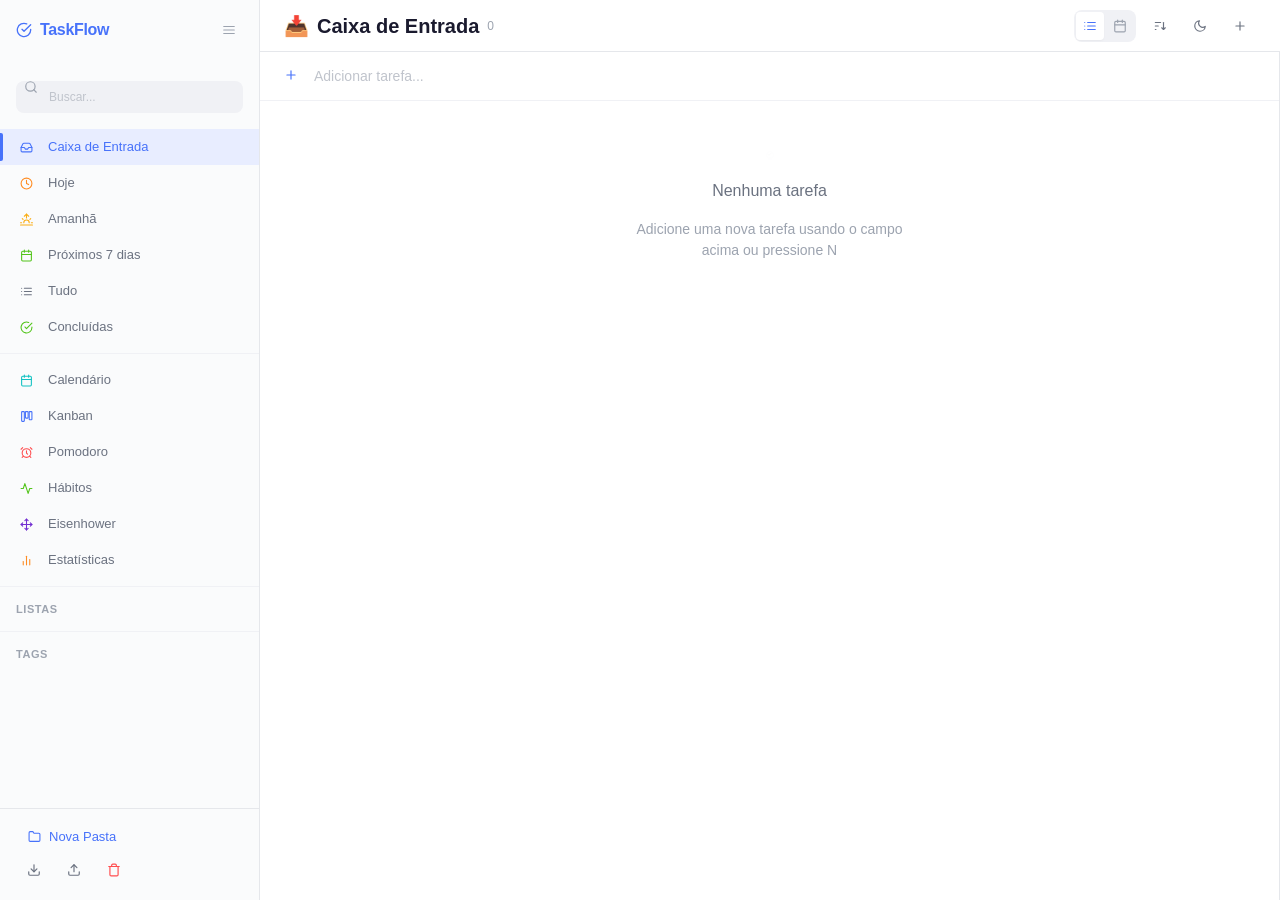
==== index.html @ 42e7741f "Initial commit: TaskFlow application with security fixes and documentation" ====
<!DOCTYPE html>
<html lang="pt-BR">
<head>
  <meta charset="UTF-8" />
  <meta name="viewport" content="width=device-width, initial-scale=1.0" />
  <meta name="description" content="TaskFlow — Gerenciador de tarefas completo, inspirado no TickTick. Organize tarefas, hábitos e foco sem precisar de internet." />
  <meta http-equiv="Content-Security-Policy" content="default-src 'none'; script-src 'self' 'unsafe-inline'; style-src 'self' 'unsafe-inline'; img-src 'self' data:; connect-src 'none'; font-src 'none'; object-src 'none'; base-uri 'self'; form-action 'none';" />
  <title>TaskFlow — Gerenciador de Tarefas</title>

  <!-- Styles -->
  <link rel="stylesheet" href="css/variables.css" />
  <link rel="stylesheet" href="css/base.css" />
  <link rel="stylesheet" href="css/layout.css" />
  <link rel="stylesheet" href="css/components.css" />
  <link rel="stylesheet" href="css/task.css" />
  <link rel="stylesheet" href="css/calendar.css" />
  <link rel="stylesheet" href="css/kanban.css" />
  <link rel="stylesheet" href="css/pomodoro.css" />
  <link rel="stylesheet" href="css/habits.css" />
  <link rel="stylesheet" href="css/stats.css" />
  <link rel="stylesheet" href="css/eisenhower.css" />

  <!-- Favicon (inline SVG) -->
  <link rel="icon" href="data:image/svg+xml,<svg xmlns='http://www.w3.org/2000/svg' viewBox='0 0 100 100'><text y='0.9em' font-size='90'>✅</text></svg>" />

  <style>
    /* Loading screen */
    .app-loading {
      position: fixed;
      inset: 0;
      display: flex;
      align-items: center;
      justify-content: center;
      flex-direction: column;
      gap: 16px;
      background: var(--bg-primary);
      z-index: 9999;
      transition: opacity 0.3s ease;
    }

    .app-loading.hidden {
      opacity: 0;
      pointer-events: none;
    }

    .loading-spinner {
      width: 40px;
      height: 40px;
      border: 3px solid var(--border-color);
      border-top-color: var(--primary);
      border-radius: 50%;
      animation: spin 0.8s linear infinite;
    }

    .loading-text {
      font-family: 'Inter', sans-serif;
      font-size: 14px;
      color: var(--text-tertiary);
    }

    /* Icon utility */
    .icon {
      display: inline-flex;
      align-items: center;
      justify-content: center;
      flex-shrink: 0;
    }
    .icon svg {
      width: 1em;
      height: 1em;
    }
  </style>
</head>
<body>
  <!-- Loading screen -->
  <div class="app-loading" id="app-loading">
    <div class="loading-spinner"></div>
    <div class="loading-text">Carregando TaskFlow...</div>
  </div>

  <!-- Main App Shell -->
  <div class="app">
    <!-- Sidebar -->
    <aside class="sidebar" id="sidebar">
      <!-- Rendered by sidebar.js -->
    </aside>

    <!-- Main Content -->
    <main class="main">
      <!-- Header -->
      <header class="main-header" id="main-header">
        <!-- Rendered by header.js -->
      </header>

      <!-- Content + Detail wrapper -->
      <div class="content-wrapper">
        <!-- Task list / Calendar / Kanban / etc -->
        <div class="main-content" id="task-list-content">
          <!-- Rendered by view components -->
        </div>

        <!-- Task Detail Panel -->
        <aside class="detail-panel" id="detail-panel">
          <!-- Rendered by taskDetail.js -->
        </aside>
      </div>
    </main>
  </div>

  <!-- Modal Overlay -->
  <div class="modal-overlay" id="modal-overlay">
    <!-- Rendered by modal.js -->
  </div>

  <!-- Toast container -->
  <div class="toast-container" id="toast-container"></div>

  <!-- App Script -->
  <script type="module">
    import './js/app.js';

    // Hide loading screen once app is ready
    window.addEventListener('load', () => {
      setTimeout(() => {
        const loader = document.getElementById('app-loading');
        if (loader) {
          loader.classList.add('hidden');
          setTimeout(() => loader.remove(), 300);
        }
      }, 500);
    });
  </script>
</body>
</html>
---- css/variables.css ----
/* ============================================
   DESIGN TOKENS — TickTick-inspired Theme
   ============================================ */

:root {
  /* ── Primary Colors ── */
  --primary: #4772fa;
  --primary-hover: #3b5ee6;
  --primary-light: #e8edff;
  --primary-dark: #2a4ad4;
  --primary-alpha: rgba(71, 114, 250, 0.12);

  /* ── Accent Colors ── */
  --accent-red: #ff4d4f;
  --accent-orange: #ff8c22;
  --accent-yellow: #faad14;
  --accent-green: #52c41a;
  --accent-cyan: #13c2c2;
  --accent-blue: #1890ff;
  --accent-purple: #722ed1;

  /* ── Priority Colors ── */
  --priority-high: #ff4d4f;
  --priority-medium: #ff8c22;
  --priority-low: #4772fa;
  --priority-none: #bfbfbf;

  /* ── Background ── */
  --bg-primary: #ffffff;
  --bg-secondary: #f7f8fa;
  --bg-tertiary: #f0f1f5;
  --bg-sidebar: #fafbfc;
  --bg-hover: #f0f1f5;
  --bg-active: #e8edff;
  --bg-modal-overlay: rgba(0, 0, 0, 0.45);
  --bg-input: #ffffff;

  /* ── Text ── */
  --text-primary: #1a1a2e;
  --text-secondary: #6b7280;
  --text-tertiary: #9ca3af;
  --text-placeholder: #c0c4cc;
  --text-inverse: #ffffff;
  --text-link: #4772fa;

  /* ── Borders ── */
  --border-color: #e5e7eb;
  --border-light: #f0f1f5;
  --border-focus: #4772fa;

  /* ── Shadows ── */
  --shadow-xs: 0 1px 2px rgba(0, 0, 0, 0.04);
  --shadow-sm: 0 2px 8px rgba(0, 0, 0, 0.06);
  --shadow-md: 0 4px 16px rgba(0, 0, 0, 0.08);
  --shadow-lg: 0 8px 32px rgba(0, 0, 0, 0.12);
  --shadow-xl: 0 16px 48px rgba(0, 0, 0, 0.16);

  /* ── Typography ── */
  --font-family: 'Inter', -apple-system, BlinkMacSystemFont, 'Segoe UI', Roboto, sans-serif;
  --font-mono: 'JetBrains Mono', 'Fira Code', monospace;

  --fs-xs: 0.6875rem;    /* 11px */
  --fs-sm: 0.75rem;      /* 12px */
  --fs-base: 0.8125rem;  /* 13px */
  --fs-md: 0.875rem;     /* 14px */
  --fs-lg: 1rem;         /* 16px */
  --fs-xl: 1.25rem;      /* 20px */
  --fs-2xl: 1.5rem;      /* 24px */
  --fs-3xl: 2rem;        /* 32px */

  --fw-regular: 400;
  --fw-medium: 500;
  --fw-semibold: 600;
  --fw-bold: 700;

  --lh-tight: 1.25;
  --lh-normal: 1.5;
  --lh-relaxed: 1.75;

  /* ── Spacing ── */
  --space-1: 0.25rem;    /* 4px */
  --space-2: 0.5rem;     /* 8px */
  --space-3: 0.75rem;    /* 12px */
  --space-4: 1rem;       /* 16px */
  --space-5: 1.25rem;    /* 20px */
  --space-6: 1.5rem;     /* 24px */
  --space-8: 2rem;       /* 32px */
  --space-10: 2.5rem;    /* 40px */
  --space-12: 3rem;      /* 48px */

  /* ── Radius ── */
  --radius-sm: 4px;
  --radius-md: 8px;
  --radius-lg: 12px;
  --radius-xl: 16px;
  --radius-full: 9999px;

  /* ── Layout ── */
  --sidebar-width: 260px;
  --sidebar-collapsed: 0px;
  --detail-width: 380px;
  --header-height: 52px;

  /* ── Transitions ── */
  --transition-fast: 0.15s ease;
  --transition-base: 0.2s ease;
  --transition-slow: 0.3s ease;
  --transition-spring: 0.4s cubic-bezier(0.34, 1.56, 0.64, 1);

  /* ── Z-Index ── */
  --z-dropdown: 100;
  --z-sticky: 200;
  --z-modal: 300;
  --z-tooltip: 400;
  --z-notification: 500;
}

/* ============================================
   DARK THEME
   ============================================ */
[data-theme="dark"] {
  --primary: #5b8aff;
  --primary-hover: #7ba1ff;
  --primary-light: #1e2a4a;
  --primary-dark: #3d6bff;
  --primary-alpha: rgba(91, 138, 255, 0.15);

  --bg-primary: #1a1b2e;
  --bg-secondary: #16172b;
  --bg-tertiary: #222339;
  --bg-sidebar: #13142a;
  --bg-hover: #262842;
  --bg-active: #1e2a4a;
  --bg-modal-overlay: rgba(0, 0, 0, 0.65);
  --bg-input: #222339;

  --text-primary: #e8eaed;
  --text-secondary: #9ea4b0;
  --text-tertiary: #6b7280;
  --text-placeholder: #4b5563;
  --text-inverse: #1a1a2e;
  --text-link: #5b8aff;

  --border-color: #2d2f45;
  --border-light: #252740;
  --border-focus: #5b8aff;

  --shadow-xs: 0 1px 2px rgba(0, 0, 0, 0.2);
  --shadow-sm: 0 2px 8px rgba(0, 0, 0, 0.3);
  --shadow-md: 0 4px 16px rgba(0, 0, 0, 0.35);
  --shadow-lg: 0 8px 32px rgba(0, 0, 0, 0.4);
  --shadow-xl: 0 16px 48px rgba(0, 0, 0, 0.5);
}
---- css/base.css ----
/* ============================================
   CSS RESET & BASE STYLES
   ============================================ */

@import url('https://fonts.googleapis.com/css2?family=Inter:wght@300;400;500;600;700&display=swap');

*, *::before, *::after {
  margin: 0;
  padding: 0;
  box-sizing: border-box;
}

html {
  font-size: 16px;
  -webkit-text-size-adjust: 100%;
  scroll-behavior: smooth;
}

body {
  font-family: var(--font-family);
  font-size: var(--fs-md);
  font-weight: var(--fw-regular);
  line-height: var(--lh-normal);
  color: var(--text-primary);
  background-color: var(--bg-primary);
  -webkit-font-smoothing: antialiased;
  -moz-osx-font-smoothing: grayscale;
  overflow: hidden;
  height: 100vh;
  width: 100vw;
}

a {
  color: var(--text-link);
  text-decoration: none;
  transition: color var(--transition-fast);
}

a:hover { color: var(--primary-hover); }

button {
  font-family: inherit;
  font-size: inherit;
  cursor: pointer;
  border: none;
  background: none;
  color: inherit;
  outline: none;
}

input, textarea, select {
  font-family: inherit;
  font-size: inherit;
  color: var(--text-primary);
  background: var(--bg-input);
  border: 1px solid var(--border-color);
  border-radius: var(--radius-md);
  padding: var(--space-2) var(--space-3);
  outline: none;
  transition: border-color var(--transition-fast), box-shadow var(--transition-fast);
}

input:focus, textarea:focus, select:focus {
  border-color: var(--border-focus);
  box-shadow: 0 0 0 3px var(--primary-alpha);
}

input::placeholder, textarea::placeholder {
  color: var(--text-placeholder);
}

ul, ol { list-style: none; }

img {
  max-width: 100%;
  height: auto;
  display: block;
}

/* ── Scrollbar ── */
::-webkit-scrollbar {
  width: 6px;
  height: 6px;
}

::-webkit-scrollbar-track {
  background: transparent;
}

::-webkit-scrollbar-thumb {
  background: var(--border-color);
  border-radius: var(--radius-full);
  transition: background var(--transition-fast);
}

::-webkit-scrollbar-thumb:hover {
  background: var(--text-tertiary);
}

/* Firefox scrollbar */
* {
  scrollbar-width: thin;
  scrollbar-color: var(--border-color) transparent;
}

/* ── Selection ── */
::selection {
  background: var(--primary-alpha);
  color: var(--primary);
}

/* ── Hidden utility ── */
.hidden { display: none !important; }
.sr-only {
  position: absolute;
  width: 1px;
  height: 1px;
  padding: 0;
  margin: -1px;
  overflow: hidden;
  clip: rect(0, 0, 0, 0);
  border: 0;
}

/* ── Fade animations ── */
@keyframes fadeIn {
  from { opacity: 0; transform: translateY(-8px); }
  to { opacity: 1; transform: translateY(0); }
}

@keyframes fadeInUp {
  from { opacity: 0; transform: translateY(16px); }
  to { opacity: 1; transform: translateY(0); }
}

@keyframes fadeInScale {
  from { opacity: 0; transform: scale(0.95); }
  to { opacity: 1; transform: scale(1); }
}

@keyframes slideInRight {
  from { opacity: 0; transform: translateX(24px); }
  to { opacity: 1; transform: translateX(0); }
}

@keyframes slideInLeft {
  from { opacity: 0; transform: translateX(-24px); }
  to { opacity: 1; transform: translateX(0); }
}

@keyframes pulse {
  0%, 100% { opacity: 1; }
  50% { opacity: 0.5; }
}

@keyframes spin {
  to { transform: rotate(360deg); }
}

@keyframes checkmark {
  0% { transform: scale(0); }
  50% { transform: scale(1.2); }
  100% { transform: scale(1); }
}

@keyframes ripple {
  to {
    transform: scale(4);
    opacity: 0;
  }
}
---- css/layout.css ----
/* ============================================
   APP LAYOUT — Sidebar + Main + Detail Panel
   ============================================ */

.app {
  display: flex;
  height: 100vh;
  width: 100vw;
  overflow: hidden;
}

/* ── Sidebar ── */
.sidebar {
  width: var(--sidebar-width);
  min-width: var(--sidebar-width);
  height: 100vh;
  background: var(--bg-sidebar);
  border-right: 1px solid var(--border-color);
  display: flex;
  flex-direction: column;
  transition: width var(--transition-slow), min-width var(--transition-slow), transform var(--transition-slow);
  z-index: 10;
  overflow: hidden;
}

.sidebar.collapsed {
  width: 0;
  min-width: 0;
  border-right: none;
}

.sidebar-header {
  padding: var(--space-4) var(--space-4) var(--space-2);
  display: flex;
  align-items: center;
  justify-content: space-between;
  flex-shrink: 0;
}

.sidebar-logo {
  display: flex;
  align-items: center;
  gap: var(--space-2);
  font-size: var(--fs-lg);
  font-weight: var(--fw-bold);
  color: var(--primary);
  letter-spacing: -0.02em;
}

.sidebar-logo svg {
  width: 28px;
  height: 28px;
}

.sidebar-toggle {
  width: 28px;
  height: 28px;
  display: flex;
  align-items: center;
  justify-content: center;
  border-radius: var(--radius-sm);
  color: var(--text-tertiary);
  transition: all var(--transition-fast);
}

.sidebar-toggle:hover {
  background: var(--bg-hover);
  color: var(--text-primary);
}

.sidebar-search {
  padding: var(--space-2) var(--space-4);
  flex-shrink: 0;
}

.sidebar-search-input {
  width: 100%;
  height: 32px;
  padding: 0 var(--space-3) 0 var(--space-8);
  border-radius: var(--radius-md);
  background: var(--bg-tertiary);
  border: 1px solid transparent;
  font-size: var(--fs-sm);
  transition: all var(--transition-fast);
}

.sidebar-search-input:focus {
  background: var(--bg-input);
  border-color: var(--border-focus);
}

.sidebar-search-wrapper {
  position: relative;
}

.sidebar-search-wrapper svg {
  position: absolute;
  left: var(--space-2);
  top: 50%;
  transform: translateY(-50%);
  width: 16px;
  height: 16px;
  color: var(--text-tertiary);
  pointer-events: none;
}

.sidebar-content {
  flex: 1;
  overflow-y: auto;
  padding: var(--space-2) 0;
}

.sidebar-section {
  margin-bottom: var(--space-2);
}

.sidebar-section-header {
  display: flex;
  align-items: center;
  justify-content: space-between;
  padding: var(--space-1) var(--space-4);
  margin-bottom: var(--space-1);
}

.sidebar-section-title {
  font-size: var(--fs-xs);
  font-weight: var(--fw-semibold);
  color: var(--text-tertiary);
  text-transform: uppercase;
  letter-spacing: 0.05em;
}

.sidebar-section-btn {
  width: 20px;
  height: 20px;
  display: flex;
  align-items: center;
  justify-content: center;
  border-radius: var(--radius-sm);
  color: var(--text-tertiary);
  opacity: 0;
  transition: all var(--transition-fast);
}

.sidebar-section:hover .sidebar-section-btn {
  opacity: 1;
}

.sidebar-section-btn:hover {
  background: var(--bg-hover);
  color: var(--text-primary);
}

/* ── Sidebar Nav Items ── */
.nav-item {
  display: flex;
  align-items: center;
  gap: var(--space-3);
  padding: var(--space-2) var(--space-4);
  cursor: pointer;
  transition: all var(--transition-fast);
  border-radius: 0;
  position: relative;
  user-select: none;
  font-size: var(--fs-base);
  color: var(--text-secondary);
}

.nav-item:hover {
  background: var(--bg-hover);
  color: var(--text-primary);
}

.nav-item.active {
  background: var(--bg-active);
  color: var(--primary);
  font-weight: var(--fw-medium);
}

.nav-item.active::before {
  content: '';
  position: absolute;
  left: 0;
  top: 4px;
  bottom: 4px;
  width: 3px;
  background: var(--primary);
  border-radius: 0 2px 2px 0;
}

.nav-item-icon {
  width: 20px;
  height: 20px;
  display: flex;
  align-items: center;
  justify-content: center;
  flex-shrink: 0;
}

.nav-item-icon svg {
  width: 18px;
  height: 18px;
}

.nav-item-label {
  flex: 1;
  white-space: nowrap;
  overflow: hidden;
  text-overflow: ellipsis;
}

.nav-item-count {
  font-size: var(--fs-xs);
  color: var(--text-tertiary);
  min-width: 18px;
  text-align: right;
  flex-shrink: 0;
}

.nav-item-color {
  width: 10px;
  height: 10px;
  border-radius: var(--radius-full);
  flex-shrink: 0;
}

/* ── Folder ── */
.folder-header {
  display: flex;
  align-items: center;
  gap: var(--space-2);
  padding: var(--space-2) var(--space-4);
  cursor: pointer;
  transition: all var(--transition-fast);
  color: var(--text-secondary);
  font-size: var(--fs-base);
  user-select: none;
}

.folder-header:hover {
  background: var(--bg-hover);
  color: var(--text-primary);
}

.folder-chevron {
  width: 16px;
  height: 16px;
  transition: transform var(--transition-fast);
  color: var(--text-tertiary);
}

.folder-chevron.expanded {
  transform: rotate(90deg);
}

.folder-lists {
  overflow: hidden;
  transition: max-height var(--transition-slow);
}

.folder-lists .nav-item {
  padding-left: calc(var(--space-4) + var(--space-6));
}

/* ── Sidebar Footer ── */
.sidebar-footer {
  padding: var(--space-3) var(--space-4);
  border-top: 1px solid var(--border-color);
  flex-shrink: 0;
}

.sidebar-add-btn {
  display: flex;
  align-items: center;
  gap: var(--space-2);
  width: 100%;
  padding: var(--space-2) var(--space-3);
  border-radius: var(--radius-md);
  color: var(--primary);
  font-size: var(--fs-base);
  font-weight: var(--fw-medium);
  transition: all var(--transition-fast);
}

.sidebar-add-btn:hover {
  background: var(--primary-alpha);
}

.sidebar-add-btn svg {
  width: 18px;
  height: 18px;
}

/* ── Main Content Area ── */
.main {
  flex: 1;
  display: flex;
  flex-direction: column;
  overflow: hidden;
  min-width: 0;
}

.main-header {
  height: var(--header-height);
  min-height: var(--header-height);
  display: flex;
  align-items: center;
  justify-content: space-between;
  padding: 0 var(--space-6);
  border-bottom: 1px solid var(--border-color);
  background: var(--bg-primary);
  flex-shrink: 0;
  gap: var(--space-4);
}

.main-header-left {
  display: flex;
  align-items: center;
  gap: var(--space-3);
}

.main-header-title {
  font-size: var(--fs-xl);
  font-weight: var(--fw-semibold);
  color: var(--text-primary);
  display: flex;
  align-items: center;
  gap: var(--space-2);
}

.main-header-title .emoji {
  font-size: var(--fs-xl);
}

.main-header-count {
  font-size: var(--fs-sm);
  color: var(--text-tertiary);
  font-weight: var(--fw-regular);
}

.main-header-right {
  display: flex;
  align-items: center;
  gap: var(--space-2);
}

.header-btn {
  width: 32px;
  height: 32px;
  display: flex;
  align-items: center;
  justify-content: center;
  border-radius: var(--radius-md);
  color: var(--text-secondary);
  transition: all var(--transition-fast);
  position: relative;
}

.header-btn:hover {
  background: var(--bg-hover);
  color: var(--text-primary);
}

.header-btn.active {
  background: var(--primary-alpha);
  color: var(--primary);
}

.header-btn svg {
  width: 18px;
  height: 18px;
}

/* ── View toggle ── */
.view-toggle {
  display: flex;
  align-items: center;
  background: var(--bg-tertiary);
  border-radius: var(--radius-md);
  padding: 2px;
  gap: 2px;
}

.view-toggle-btn {
  width: 28px;
  height: 28px;
  display: flex;
  align-items: center;
  justify-content: center;
  border-radius: var(--radius-sm);
  color: var(--text-tertiary);
  transition: all var(--transition-fast);
}

.view-toggle-btn:hover {
  color: var(--text-primary);
}

.view-toggle-btn.active {
  background: var(--bg-primary);
  color: var(--primary);
  box-shadow: var(--shadow-xs);
}

.view-toggle-btn svg {
  width: 16px;
  height: 16px;
}

/* ── Main Content ── */
.main-content {
  flex: 1;
  overflow-y: auto;
  overflow-x: hidden;
  position: relative;
}

/* ── Content + Detail wrapper ── */
.content-wrapper {
  display: flex;
  flex: 1;
  overflow: hidden;
}

/* ── Detail Panel ── */
.detail-panel {
  width: 0;
  min-width: 0;
  height: 100%;
  background: var(--bg-primary);
  border-left: 1px solid var(--border-color);
  display: flex;
  flex-direction: column;
  overflow: hidden;
  transition: width var(--transition-slow), min-width var(--transition-slow);
}

.detail-panel.open {
  width: var(--detail-width);
  min-width: var(--detail-width);
}

.detail-panel-header {
  display: flex;
  align-items: center;
  justify-content: space-between;
  padding: var(--space-3) var(--space-4);
  border-bottom: 1px solid var(--border-color);
  flex-shrink: 0;
}

.detail-panel-content {
  flex: 1;
  overflow-y: auto;
  padding: var(--space-4);
}

.detail-panel-footer {
  padding: var(--space-3) var(--space-4);
  border-top: 1px solid var(--border-color);
  flex-shrink: 0;
  display: flex;
  align-items: center;
  justify-content: space-between;
  font-size: var(--fs-xs);
  color: var(--text-tertiary);
}

/* ── Responsive ── */
@media (max-width: 1024px) {
  .sidebar {
    position: fixed;
    left: 0;
    top: 0;
    z-index: 50;
    box-shadow: var(--shadow-lg);
  }

  .sidebar.collapsed {
    transform: translateX(-100%);
  }

  .detail-panel.open {
    position: fixed;
    right: 0;
    top: 0;
    height: 100vh;
    z-index: 40;
    box-shadow: var(--shadow-lg);
  }
}

@media (max-width: 768px) {
  :root {
    --sidebar-width: 100vw;
    --detail-width: 100vw;
  }
}
---- css/components.css ----
/* ============================================
   SHARED COMPONENTS
   ============================================ */

/* ── Buttons ── */
.btn {
  display: inline-flex;
  align-items: center;
  justify-content: center;
  gap: var(--space-2);
  padding: var(--space-2) var(--space-4);
  border-radius: var(--radius-md);
  font-size: var(--fs-base);
  font-weight: var(--fw-medium);
  cursor: pointer;
  transition: all var(--transition-fast);
  white-space: nowrap;
  user-select: none;
  border: none;
  outline: none;
  position: relative;
  overflow: hidden;
}

.btn-primary {
  background: var(--primary);
  color: var(--text-inverse);
}

.btn-primary:hover { background: var(--primary-hover); }

.btn-secondary {
  background: var(--bg-tertiary);
  color: var(--text-primary);
}

.btn-secondary:hover { background: var(--bg-hover); }

.btn-ghost {
  background: transparent;
  color: var(--text-secondary);
}

.btn-ghost:hover {
  background: var(--bg-hover);
  color: var(--text-primary);
}

.btn-danger {
  background: transparent;
  color: var(--accent-red);
}

.btn-danger:hover {
  background: rgba(255, 77, 79, 0.08);
}

.btn-sm {
  padding: var(--space-1) var(--space-3);
  font-size: var(--fs-sm);
}

.btn-icon {
  width: 32px;
  height: 32px;
  padding: 0;
  border-radius: var(--radius-md);
}

.btn-icon svg { width: 18px; height: 18px; }

.btn-icon.sm {
  width: 24px;
  height: 24px;
}

.btn-icon.sm svg { width: 14px; height: 14px; }

/* ── Checkbox (Custom) ── */
.checkbox {
  width: 18px;
  height: 18px;
  border: 2px solid var(--border-color);
  border-radius: var(--radius-full);
  cursor: pointer;
  display: flex;
  align-items: center;
  justify-content: center;
  transition: all var(--transition-fast);
  flex-shrink: 0;
  position: relative;
}

.checkbox:hover {
  border-color: var(--primary);
}

.checkbox.checked {
  background: var(--primary);
  border-color: var(--primary);
  animation: checkmark 0.3s ease;
}

.checkbox.checked svg {
  color: white;
  width: 12px;
  height: 12px;
}

.checkbox.priority-high { border-color: var(--priority-high); }
.checkbox.priority-high.checked { background: var(--priority-high); border-color: var(--priority-high); }
.checkbox.priority-medium { border-color: var(--priority-medium); }
.checkbox.priority-medium.checked { background: var(--priority-medium); border-color: var(--priority-medium); }
.checkbox.priority-low { border-color: var(--priority-low); }
.checkbox.priority-low.checked { background: var(--priority-low); border-color: var(--priority-low); }

/* ── Input field ── */
.input {
  height: 36px;
  width: 100%;
  padding: 0 var(--space-3);
  border: 1px solid var(--border-color);
  border-radius: var(--radius-md);
  font-size: var(--fs-md);
  background: var(--bg-input);
  transition: all var(--transition-fast);
}

.input:focus {
  border-color: var(--border-focus);
  box-shadow: 0 0 0 3px var(--primary-alpha);
}

.input-sm {
  height: 30px;
  font-size: var(--fs-sm);
}

/* ── Textarea ── */
.textarea {
  width: 100%;
  min-height: 80px;
  padding: var(--space-3);
  border: 1px solid var(--border-color);
  border-radius: var(--radius-md);
  font-size: var(--fs-md);
  background: var(--bg-input);
  resize: vertical;
  transition: all var(--transition-fast);
  line-height: var(--lh-normal);
}

.textarea:focus {
  border-color: var(--border-focus);
  box-shadow: 0 0 0 3px var(--primary-alpha);
}

/* ── Select / Dropdown ── */
.select {
  height: 36px;
  width: 100%;
  padding: 0 var(--space-8) 0 var(--space-3);
  border: 1px solid var(--border-color);
  border-radius: var(--radius-md);
  font-size: var(--fs-md);
  background: var(--bg-input);
  appearance: none;
  background-image: url("data:image/svg+xml,%3Csvg xmlns='http://www.w3.org/2000/svg' width='12' height='12' viewBox='0 0 24 24' fill='none' stroke='%236b7280' stroke-width='2' stroke-linecap='round' stroke-linejoin='round'%3E%3Cpolyline points='6 9 12 15 18 9'%3E%3C/polyline%3E%3C/svg%3E");
  background-repeat: no-repeat;
  background-position: right 10px center;
  cursor: pointer;
  transition: all var(--transition-fast);
}

.select:focus {
  border-color: var(--border-focus);
  box-shadow: 0 0 0 3px var(--primary-alpha);
}

/* ── Badge / Chip ── */
.badge {
  display: inline-flex;
  align-items: center;
  gap: var(--space-1);
  padding: 2px var(--space-2);
  border-radius: var(--radius-full);
  font-size: var(--fs-xs);
  font-weight: var(--fw-medium);
  white-space: nowrap;
}

.badge-primary {
  background: var(--primary-alpha);
  color: var(--primary);
}

.badge-red {
  background: rgba(255, 77, 79, 0.1);
  color: var(--accent-red);
}

.badge-orange {
  background: rgba(255, 140, 34, 0.1);
  color: var(--accent-orange);
}

.badge-green {
  background: rgba(82, 196, 26, 0.1);
  color: var(--accent-green);
}

.badge-gray {
  background: var(--bg-tertiary);
  color: var(--text-secondary);
}

/* ── Tag ── */
.tag {
  display: inline-flex;
  align-items: center;
  gap: var(--space-1);
  padding: 2px var(--space-2);
  border-radius: var(--radius-sm);
  font-size: var(--fs-xs);
  font-weight: var(--fw-medium);
  cursor: pointer;
  transition: all var(--transition-fast);
  background: var(--bg-tertiary);
  color: var(--text-secondary);
}

.tag:hover {
  background: var(--bg-hover);
}

.tag-dot {
  width: 6px;
  height: 6px;
  border-radius: var(--radius-full);
}

/* ── Modal ── */
.modal-overlay {
  position: fixed;
  inset: 0;
  background: var(--bg-modal-overlay);
  display: flex;
  align-items: center;
  justify-content: center;
  z-index: var(--z-modal);
  opacity: 0;
  visibility: hidden;
  transition: all var(--transition-base);
  backdrop-filter: blur(4px);
}

.modal-overlay.active {
  opacity: 1;
  visibility: visible;
}

.modal {
  background: var(--bg-primary);
  border-radius: var(--radius-lg);
  box-shadow: var(--shadow-xl);
  width: 90%;
  max-width: 480px;
  max-height: 85vh;
  overflow: hidden;
  display: flex;
  flex-direction: column;
  transform: scale(0.95);
  transition: transform var(--transition-base);
}

.modal-overlay.active .modal {
  transform: scale(1);
}

.modal-header {
  display: flex;
  align-items: center;
  justify-content: space-between;
  padding: var(--space-4) var(--space-5);
  border-bottom: 1px solid var(--border-color);
}

.modal-title {
  font-size: var(--fs-lg);
  font-weight: var(--fw-semibold);
}

.modal-body {
  padding: var(--space-5);
  overflow-y: auto;
  flex: 1;
}

.modal-footer {
  display: flex;
  align-items: center;
  justify-content: flex-end;
  gap: var(--space-3);
  padding: var(--space-4) var(--space-5);
  border-top: 1px solid var(--border-color);
}

/* ── Context Menu ── */
.context-menu {
  position: fixed;
  background: var(--bg-primary);
  border: 1px solid var(--border-color);
  border-radius: var(--radius-lg);
  box-shadow: var(--shadow-lg);
  padding: var(--space-1);
  min-width: 180px;
  z-index: var(--z-dropdown);
  animation: fadeInScale 0.15s ease;
}

.context-menu-item {
  display: flex;
  align-items: center;
  gap: var(--space-3);
  padding: var(--space-2) var(--space-3);
  border-radius: var(--radius-sm);
  font-size: var(--fs-base);
  color: var(--text-secondary);
  cursor: pointer;
  transition: all var(--transition-fast);
}

.context-menu-item:hover {
  background: var(--bg-hover);
  color: var(--text-primary);
}

.context-menu-item.danger {
  color: var(--accent-red);
}

.context-menu-item.danger:hover {
  background: rgba(255, 77, 79, 0.08);
}

.context-menu-item svg {
  width: 16px;
  height: 16px;
  flex-shrink: 0;
}

.context-menu-divider {
  height: 1px;
  background: var(--border-color);
  margin: var(--space-1) 0;
}

/* ── Dropdown ── */
.dropdown {
  position: absolute;
  top: 100%;
  left: 0;
  background: var(--bg-primary);
  border: 1px solid var(--border-color);
  border-radius: var(--radius-lg);
  box-shadow: var(--shadow-lg);
  padding: var(--space-1);
  min-width: 200px;
  z-index: var(--z-dropdown);
  animation: fadeIn 0.15s ease;
}

/* ── Tooltip ── */
.tooltip {
  position: relative;
}

.tooltip::after {
  content: attr(data-tooltip);
  position: absolute;
  bottom: 100%;
  left: 50%;
  transform: translateX(-50%) translateY(-4px);
  padding: var(--space-1) var(--space-2);
  background: var(--text-primary);
  color: var(--text-inverse);
  font-size: var(--fs-xs);
  border-radius: var(--radius-sm);
  white-space: nowrap;
  pointer-events: none;
  opacity: 0;
  transition: opacity var(--transition-fast);
  z-index: var(--z-tooltip);
}

.tooltip:hover::after {
  opacity: 1;
}

/* ── Empty State ── */
.empty-state {
  display: flex;
  flex-direction: column;
  align-items: center;
  justify-content: center;
  padding: var(--space-12) var(--space-6);
  text-align: center;
  color: var(--text-tertiary);
  gap: var(--space-4);
}

.empty-state svg {
  width: 80px;
  height: 80px;
  opacity: 0.4;
}

.empty-state-title {
  font-size: var(--fs-lg);
  font-weight: var(--fw-medium);
  color: var(--text-secondary);
}

.empty-state-desc {
  font-size: var(--fs-md);
  max-width: 300px;
}

/* ── Notification Toast ── */
.toast-container {
  position: fixed;
  bottom: var(--space-6);
  right: var(--space-6);
  z-index: var(--z-notification);
  display: flex;
  flex-direction: column;
  gap: var(--space-2);
}

.toast {
  display: flex;
  align-items: center;
  gap: var(--space-3);
  padding: var(--space-3) var(--space-4);
  background: var(--bg-primary);
  border: 1px solid var(--border-color);
  border-radius: var(--radius-lg);
  box-shadow: var(--shadow-lg);
  font-size: var(--fs-base);
  animation: slideInRight 0.3s ease;
  max-width: 360px;
}

.toast-undo {
  color: var(--primary);
  font-weight: var(--fw-medium);
  cursor: pointer;
  flex-shrink: 0;
}

.toast-undo:hover { text-decoration: underline; }

/* ── Color Picker ── */
.color-picker {
  display: grid;
  grid-template-columns: repeat(7, 1fr);
  gap: var(--space-2);
  padding: var(--space-3);
}

.color-swatch {
  width: 28px;
  height: 28px;
  border-radius: var(--radius-full);
  cursor: pointer;
  border: 2px solid transparent;
  transition: all var(--transition-fast);
}

.color-swatch:hover {
  transform: scale(1.15);
}

.color-swatch.selected {
  border-color: var(--text-primary);
  box-shadow: 0 0 0 2px var(--bg-primary), 0 0 0 4px currentColor;
}

/* ── Date Picker ── */
.date-picker {
  background: var(--bg-primary);
  border: 1px solid var(--border-color);
  border-radius: var(--radius-lg);
  box-shadow: var(--shadow-lg);
  padding: var(--space-4);
  min-width: 280px;
}

.date-picker-header {
  display: flex;
  align-items: center;
  justify-content: space-between;
  margin-bottom: var(--space-3);
}

.date-picker-month {
  font-weight: var(--fw-semibold);
  font-size: var(--fs-md);
}

.date-picker-grid {
  display: grid;
  grid-template-columns: repeat(7, 1fr);
  gap: 2px;
  text-align: center;
}

.date-picker-day-name {
  font-size: var(--fs-xs);
  color: var(--text-tertiary);
  font-weight: var(--fw-medium);
  padding: var(--space-1);
}

.date-picker-day {
  width: 32px;
  height: 32px;
  display: flex;
  align-items: center;
  justify-content: center;
  border-radius: var(--radius-full);
  font-size: var(--fs-sm);
  cursor: pointer;
  transition: all var(--transition-fast);
  margin: 0 auto;
}

.date-picker-day:hover {
  background: var(--bg-hover);
}

.date-picker-day.today {
  color: var(--primary);
  font-weight: var(--fw-semibold);
}

.date-picker-day.selected {
  background: var(--primary);
  color: var(--text-inverse);
}

.date-picker-day.other-month {
  color: var(--text-placeholder);
}

.date-picker-shortcuts {
  display: flex;
  flex-direction: column;
  gap: var(--space-1);
  padding-top: var(--space-3);
  border-top: 1px solid var(--border-color);
  margin-top: var(--space-3);
}

.date-picker-shortcut {
  display: flex;
  align-items: center;
  gap: var(--space-2);
  padding: var(--space-1) var(--space-2);
  border-radius: var(--radius-sm);
  font-size: var(--fs-sm);
  color: var(--text-secondary);
  cursor: pointer;
  transition: all var(--transition-fast);
}

.date-picker-shortcut:hover {
  background: var(--bg-hover);
  color: var(--text-primary);
}

/* ── Priority Selector ── */
.priority-selector {
  display: flex;
  gap: var(--space-2);
}

.priority-option {
  display: flex;
  align-items: center;
  gap: var(--space-1);
  padding: var(--space-1) var(--space-2);
  border-radius: var(--radius-sm);
  font-size: var(--fs-sm);
  cursor: pointer;
  transition: all var(--transition-fast);
  border: 1px solid var(--border-color);
}

.priority-option:hover {
  background: var(--bg-hover);
}

.priority-option.selected {
  border-color: currentColor;
  font-weight: var(--fw-medium);
}

.priority-option svg {
  width: 14px;
  height: 14px;
}

/* ── Form Group ── */
.form-group {
  display: flex;
  flex-direction: column;
  gap: var(--space-2);
  margin-bottom: var(--space-4);
}

.form-label {
  font-size: var(--fs-sm);
  font-weight: var(--fw-medium);
  color: var(--text-secondary);
}

/* ── Tab bar ── */
.tab-bar {
  display: flex;
  gap: var(--space-1);
  border-bottom: 1px solid var(--border-color);
  padding: 0 var(--space-4);
}

.tab-item {
  padding: var(--space-3) var(--space-4);
  font-size: var(--fs-base);
  font-weight: var(--fw-medium);
  color: var(--text-tertiary);
  cursor: pointer;
  border-bottom: 2px solid transparent;
  transition: all var(--transition-fast);
  margin-bottom: -1px;
}

.tab-item:hover { color: var(--text-primary); }

.tab-item.active {
  color: var(--primary);
  border-bottom-color: var(--primary);
}

/* ── Progress Bar ── */
.progress-bar {
  height: 4px;
  background: var(--bg-tertiary);
  border-radius: var(--radius-full);
  overflow: hidden;
}

.progress-bar-fill {
  height: 100%;
  background: var(--primary);
  border-radius: var(--radius-full);
  transition: width var(--transition-slow);
}

/* ── Avatar / Icon circle ── */
.icon-circle {
  width: 40px;
  height: 40px;
  border-radius: var(--radius-full);
  display: flex;
  align-items: center;
  justify-content: center;
  background: var(--primary-alpha);
  color: var(--primary);
  flex-shrink: 0;
}

.icon-circle svg {
  width: 20px;
  height: 20px;
}

/* ── Sortable Drag States ── */
.dragging {
  opacity: 0.5;
}

.drag-over {
  border-top: 2px solid var(--primary);
}

/* ── Markdown Description Preview ── */
.detail-desc-preview { font-size:var(--fs-sm); color:var(--text-secondary); line-height:1.6; min-height:60px; padding:8px; border:1px solid var(--border-light); border-radius:var(--radius-md); background:var(--bg-secondary); }
---- css/task.css ----
/* ============================================
   TASK ITEMS & TASK LIST STYLES
   ============================================ */

/* ── Quick Add ── */
.quick-add {
  display: flex;
  align-items: center;
  gap: var(--space-3);
  padding: var(--space-3) var(--space-6);
  border-bottom: 1px solid var(--border-light);
  background: var(--bg-primary);
  position: sticky;
  top: 0;
  z-index: 5;
}

.quick-add-icon {
  width: 18px;
  height: 18px;
  color: var(--primary);
  flex-shrink: 0;
}

.quick-add-input {
  flex: 1;
  border: none;
  background: transparent;
  font-size: var(--fs-md);
  color: var(--text-primary);
  outline: none;
  padding: var(--space-1) 0;
}

.quick-add-input::placeholder {
  color: var(--text-placeholder);
}

.quick-add-actions {
  display: flex;
  align-items: center;
  gap: var(--space-1);
  opacity: 0;
  transition: opacity var(--transition-fast);
}

.quick-add:focus-within .quick-add-actions {
  opacity: 1;
}

/* ── Task Section ── */
.task-section {
  margin-bottom: var(--space-2);
}

.task-section-header {
  display: flex;
  align-items: center;
  gap: var(--space-2);
  padding: var(--space-2) var(--space-6);
  cursor: pointer;
  user-select: none;
  position: sticky;
  top: 44px;
  background: var(--bg-primary);
  z-index: 4;
}

.task-section-chevron {
  width: 14px;
  height: 14px;
  color: var(--text-tertiary);
  transition: transform var(--transition-fast);
}

.task-section-chevron.collapsed {
  transform: rotate(-90deg);
}

.task-section-title {
  font-size: var(--fs-sm);
  font-weight: var(--fw-semibold);
  color: var(--text-tertiary);
  text-transform: uppercase;
  letter-spacing: 0.04em;
}

.task-section-count {
  font-size: var(--fs-xs);
  color: var(--text-tertiary);
}

/* ── Task Item ── */
.task-item {
  display: flex;
  align-items: flex-start;
  gap: var(--space-3);
  padding: var(--space-3) var(--space-6);
  cursor: pointer;
  transition: all var(--transition-fast);
  border-bottom: 1px solid var(--border-light);
  position: relative;
  animation: fadeIn 0.2s ease;
}

.task-item:hover {
  background: var(--bg-hover);
}

.task-item.selected {
  background: var(--bg-active);
}

.task-item.completed .task-item-title {
  text-decoration: line-through;
  color: var(--text-tertiary);
}

.task-item.completed .task-item-meta {
  opacity: 0.5;
}

.task-item-checkbox {
  margin-top: 2px;
}

.task-item-content {
  flex: 1;
  min-width: 0;
}

.task-item-title {
  font-size: var(--fs-md);
  color: var(--text-primary);
  line-height: var(--lh-tight);
  word-break: break-word;
}

.task-item-desc {
  font-size: var(--fs-sm);
  color: var(--text-tertiary);
  margin-top: var(--space-1);
  white-space: nowrap;
  overflow: hidden;
  text-overflow: ellipsis;
}

.task-item-meta {
  display: flex;
  align-items: center;
  gap: var(--space-2);
  margin-top: var(--space-1);
  flex-wrap: wrap;
}

.task-item-due {
  display: inline-flex;
  align-items: center;
  gap: var(--space-1);
  font-size: var(--fs-xs);
  color: var(--text-tertiary);
  padding: 1px var(--space-2);
  border-radius: var(--radius-sm);
  background: var(--bg-tertiary);
}

.task-item-due.overdue {
  color: var(--accent-red);
  background: rgba(255, 77, 79, 0.08);
}

.task-item-due.today {
  color: var(--primary);
  background: var(--primary-alpha);
}

.task-item-due.tomorrow {
  color: var(--accent-orange);
  background: rgba(255, 140, 34, 0.08);
}

.task-item-due svg {
  width: 12px;
  height: 12px;
}

.task-item-tags {
  display: flex;
  gap: var(--space-1);
}

.task-item-tag {
  width: 6px;
  height: 6px;
  border-radius: var(--radius-full);
}

.task-item-priority {
  width: 4px;
  height: 36px;
  position: absolute;
  left: 0;
  top: 50%;
  transform: translateY(-50%);
  border-radius: 0 2px 2px 0;
}

.task-item-actions {
  display: flex;
  gap: var(--space-1);
  opacity: 0;
  transition: opacity var(--transition-fast);
  flex-shrink: 0;
}

.task-item:hover .task-item-actions {
  opacity: 1;
}

.task-item-subtask-count {
  display: inline-flex;
  align-items: center;
  gap: 2px;
  font-size: var(--fs-xs);
  color: var(--text-tertiary);
}

.task-item-subtask-count svg {
  width: 12px;
  height: 12px;
}

.task-item-list-name {
  font-size: var(--fs-xs);
  color: var(--text-tertiary);
  display: inline-flex;
  align-items: center;
  gap: var(--space-1);
}

.task-item-list-dot {
  width: 6px;
  height: 6px;
  border-radius: var(--radius-full);
}

/* ── Drag state ── */
.task-item.dragging {
  opacity: 0.5;
  background: var(--bg-tertiary);
}

.task-item.drag-over {
  border-top: 2px solid var(--primary);
}

/* ── Detail Panel Fields ── */
.detail-field {
  margin-bottom: var(--space-4);
}

.detail-field-label {
  display: flex;
  align-items: center;
  gap: var(--space-2);
  font-size: var(--fs-sm);
  font-weight: var(--fw-medium);
  color: var(--text-secondary);
  margin-bottom: var(--space-2);
}

.detail-field-label svg {
  width: 14px;
  height: 14px;
}

.detail-title-input {
  width: 100%;
  border: none;
  background: transparent;
  font-size: var(--fs-xl);
  font-weight: var(--fw-semibold);
  color: var(--text-primary);
  outline: none;
  padding: var(--space-1) 0;
  line-height: var(--lh-tight);
}

.detail-desc-input {
  width: 100%;
  border: none;
  background: transparent;
  font-size: var(--fs-md);
  color: var(--text-secondary);
  outline: none;
  padding: var(--space-1) 0;
  min-height: 60px;
  resize: none;
  line-height: var(--lh-normal);
}

/* ── Subtasks in Detail ── */
.subtask-list {
  display: flex;
  flex-direction: column;
  gap: var(--space-1);
}

.subtask-item {
  display: flex;
  align-items: center;
  gap: var(--space-2);
  padding: var(--space-1) 0;
  border-radius: var(--radius-sm);
  transition: all var(--transition-fast);
}

.subtask-item:hover {
  background: var(--bg-hover);
  padding: var(--space-1) var(--space-2);
  margin: 0 calc(-1 * var(--space-2));
}

.subtask-checkbox {
  width: 16px;
  height: 16px;
  border-width: 1.5px;
}

.subtask-input {
  flex: 1;
  border: none;
  background: transparent;
  font-size: var(--fs-base);
  color: var(--text-primary);
  outline: none;
}

.subtask-item.completed .subtask-input {
  text-decoration: line-through;
  color: var(--text-tertiary);
}

.subtask-delete {
  opacity: 0;
  color: var(--text-tertiary);
  cursor: pointer;
  transition: all var(--transition-fast);
}

.subtask-item:hover .subtask-delete {
  opacity: 1;
}

.subtask-delete:hover {
  color: var(--accent-red);
}

.subtask-add-btn {
  display: flex;
  align-items: center;
  gap: var(--space-2);
  padding: var(--space-1) 0;
  font-size: var(--fs-base);
  color: var(--text-tertiary);
  cursor: pointer;
  transition: all var(--transition-fast);
}

.subtask-add-btn:hover {
  color: var(--primary);
}

.subtask-add-btn svg {
  width: 14px;
  height: 14px;
}

/* ── Subtask progress ── */
.subtask-progress {
  display: flex;
  align-items: center;
  gap: var(--space-2);
  margin-bottom: var(--space-2);
}

.subtask-progress-text {
  font-size: var(--fs-xs);
  color: var(--text-tertiary);
  white-space: nowrap;
}
---- css/calendar.css ----
/* ============================================
   CALENDAR VIEW
   ============================================ */

.calendar-view {
  padding: var(--space-4) var(--space-6);
  height: 100%;
  display: flex;
  flex-direction: column;
}

.calendar-header {
  display: flex;
  align-items: center;
  justify-content: space-between;
  margin-bottom: var(--space-4);
  flex-shrink: 0;
}

.calendar-nav {
  display: flex;
  align-items: center;
  gap: var(--space-2);
}

.calendar-nav-btn {
  width: 32px;
  height: 32px;
  display: flex;
  align-items: center;
  justify-content: center;
  border-radius: var(--radius-md);
  color: var(--text-secondary);
  transition: all var(--transition-fast);
}

.calendar-nav-btn:hover {
  background: var(--bg-hover);
  color: var(--text-primary);
}

.calendar-month-year {
  font-size: var(--fs-lg);
  font-weight: var(--fw-semibold);
  min-width: 180px;
  text-align: center;
}

.calendar-today-btn {
  padding: var(--space-1) var(--space-3);
  border-radius: var(--radius-md);
  font-size: var(--fs-sm);
  font-weight: var(--fw-medium);
  color: var(--primary);
  border: 1px solid var(--primary);
  background: transparent;
  cursor: pointer;
  transition: all var(--transition-fast);
}

.calendar-today-btn:hover {
  background: var(--primary-alpha);
}

.calendar-view-toggle {
  display: flex;
  gap: var(--space-1);
  background: var(--bg-tertiary);
  border-radius: var(--radius-md);
  padding: 2px;
}

.calendar-view-btn {
  padding: var(--space-1) var(--space-3);
  border-radius: var(--radius-sm);
  font-size: var(--fs-sm);
  font-weight: var(--fw-medium);
  color: var(--text-tertiary);
  transition: all var(--transition-fast);
  cursor: pointer;
}

.calendar-view-btn.active {
  background: var(--bg-primary);
  color: var(--text-primary);
  box-shadow: var(--shadow-xs);
}

/* ── Month Grid ── */
.calendar-grid {
  display: grid;
  grid-template-columns: repeat(7, 1fr);
  flex: 1;
  gap: 1px;
  background: var(--border-color);
  border: 1px solid var(--border-color);
  border-radius: var(--radius-md);
  overflow: hidden;
}

.calendar-day-name {
  background: var(--bg-secondary);
  padding: var(--space-2);
  text-align: center;
  font-size: var(--fs-xs);
  font-weight: var(--fw-semibold);
  color: var(--text-tertiary);
  text-transform: uppercase;
  letter-spacing: 0.05em;
}

.calendar-day {
  background: var(--bg-primary);
  min-height: 100px;
  padding: var(--space-1);
  cursor: pointer;
  transition: background var(--transition-fast);
  display: flex;
  flex-direction: column;
  overflow: hidden;
}

.calendar-day:hover {
  background: var(--bg-hover);
}

.calendar-day.other-month {
  background: var(--bg-secondary);
  opacity: 0.6;
}

.calendar-day.today {
  background: var(--primary-alpha);
}

.calendar-day-number {
  font-size: var(--fs-sm);
  font-weight: var(--fw-medium);
  color: var(--text-secondary);
  padding: var(--space-1);
  width: 26px;
  height: 26px;
  display: flex;
  align-items: center;
  justify-content: center;
  border-radius: var(--radius-full);
}

.calendar-day.today .calendar-day-number {
  background: var(--primary);
  color: var(--text-inverse);
}

.calendar-day-tasks {
  flex: 1;
  overflow: hidden;
  display: flex;
  flex-direction: column;
  gap: 1px;
}

.calendar-task {
  padding: 2px var(--space-1);
  font-size: var(--fs-xs);
  border-radius: 2px;
  white-space: nowrap;
  overflow: hidden;
  text-overflow: ellipsis;
  cursor: pointer;
  transition: all var(--transition-fast);
}

.calendar-task:hover {
  opacity: 0.8;
}

.calendar-task.completed {
  text-decoration: line-through;
  opacity: 0.5;
}

.calendar-day-more {
  font-size: var(--fs-xs);
  color: var(--text-tertiary);
  padding: 2px var(--space-1);
  cursor: pointer;
}

.calendar-day-more:hover {
  color: var(--primary);
}

/* ── Week View ── */
.calendar-week-grid {
  display: grid;
  grid-template-columns: 60px repeat(7, 1fr);
  flex: 1;
  overflow-y: auto;
}

.calendar-week-time {
  font-size: var(--fs-xs);
  color: var(--text-tertiary);
  padding: var(--space-1) var(--space-2);
  text-align: right;
  border-right: 1px solid var(--border-color);
  height: 48px;
  display: flex;
  align-items: flex-start;
  justify-content: flex-end;
}

.calendar-week-cell {
  border-right: 1px solid var(--border-light);
  border-bottom: 1px solid var(--border-light);
  min-height: 48px;
  padding: 2px;
  cursor: pointer;
  transition: background var(--transition-fast);
}

.calendar-week-cell:hover {
  background: var(--bg-hover);
}
---- css/kanban.css ----
/* ============================================
   KANBAN BOARD
   ============================================ */

.kanban-view {
  display: flex;
  gap: var(--space-4);
  padding: var(--space-4) var(--space-6);
  overflow-x: auto;
  height: 100%;
  align-items: flex-start;
}

.kanban-column {
  min-width: 280px;
  max-width: 320px;
  background: var(--bg-secondary);
  border-radius: var(--radius-lg);
  display: flex;
  flex-direction: column;
  max-height: 100%;
  flex-shrink: 0;
}

.kanban-column-header {
  display: flex;
  align-items: center;
  justify-content: space-between;
  padding: var(--space-3) var(--space-4);
  flex-shrink: 0;
}

.kanban-column-title {
  display: flex;
  align-items: center;
  gap: var(--space-2);
  font-size: var(--fs-md);
  font-weight: var(--fw-semibold);
}

.kanban-column-dot {
  width: 8px;
  height: 8px;
  border-radius: var(--radius-full);
}

.kanban-column-count {
  font-size: var(--fs-xs);
  color: var(--text-tertiary);
  background: var(--bg-tertiary);
  padding: 0 var(--space-2);
  border-radius: var(--radius-full);
  font-weight: var(--fw-medium);
}

.kanban-column-actions {
  display: flex;
  gap: var(--space-1);
}

.kanban-column-body {
  flex: 1;
  overflow-y: auto;
  padding: 0 var(--space-2) var(--space-2);
  display: flex;
  flex-direction: column;
  gap: var(--space-2);
}

.kanban-column-body.drag-over {
  background: var(--primary-alpha);
  border-radius: var(--radius-md);
}

.kanban-card {
  background: var(--bg-primary);
  border: 1px solid var(--border-light);
  border-radius: var(--radius-md);
  padding: var(--space-3);
  cursor: pointer;
  transition: all var(--transition-fast);
  box-shadow: var(--shadow-xs);
}

.kanban-card:hover {
  box-shadow: var(--shadow-sm);
  border-color: var(--border-color);
}

.kanban-card.dragging {
  opacity: 0.5;
  transform: rotate(2deg);
}

.kanban-card-title {
  font-size: var(--fs-base);
  font-weight: var(--fw-medium);
  color: var(--text-primary);
  margin-bottom: var(--space-2);
  line-height: var(--lh-tight);
}

.kanban-card-meta {
  display: flex;
  align-items: center;
  gap: var(--space-2);
  flex-wrap: wrap;
}

.kanban-card-priority {
  width: 100%;
  height: 3px;
  border-radius: var(--radius-full);
  margin-bottom: var(--space-2);
}

.kanban-add-card {
  display: flex;
  align-items: center;
  gap: var(--space-2);
  padding: var(--space-2) var(--space-3);
  border-radius: var(--radius-md);
  color: var(--text-tertiary);
  font-size: var(--fs-sm);
  cursor: pointer;
  transition: all var(--transition-fast);
  margin: 0 var(--space-2) var(--space-2);
}

.kanban-add-card:hover {
  background: var(--bg-hover);
  color: var(--text-primary);
}

.kanban-add-card svg {
  width: 14px;
  height: 14px;
}

.kanban-add-column {
  min-width: 280px;
  height: 48px;
  display: flex;
  align-items: center;
  justify-content: center;
  gap: var(--space-2);
  border: 2px dashed var(--border-color);
  border-radius: var(--radius-lg);
  color: var(--text-tertiary);
  font-size: var(--fs-sm);
  cursor: pointer;
  transition: all var(--transition-fast);
  flex-shrink: 0;
}

.kanban-add-column:hover {
  border-color: var(--primary);
  color: var(--primary);
  background: var(--primary-alpha);
}
---- css/pomodoro.css ----
/* ============================================
   POMODORO TIMER
   ============================================ */

.pomodoro-view {
  display: flex;
  flex-direction: column;
  align-items: center;
  justify-content: center;
  height: 100%;
  padding: var(--space-6);
  gap: var(--space-6);
}

.pomodoro-tabs {
  display: flex;
  gap: var(--space-2);
  background: var(--bg-tertiary);
  border-radius: var(--radius-full);
  padding: 3px;
}

.pomodoro-tab {
  padding: var(--space-2) var(--space-5);
  border-radius: var(--radius-full);
  font-size: var(--fs-sm);
  font-weight: var(--fw-medium);
  color: var(--text-tertiary);
  cursor: pointer;
  transition: all var(--transition-fast);
}

.pomodoro-tab.active {
  background: var(--bg-primary);
  color: var(--text-primary);
  box-shadow: var(--shadow-sm);
}

.pomodoro-timer {
  position: relative;
  width: 280px;
  height: 280px;
}

.pomodoro-timer-circle {
  width: 100%;
  height: 100%;
  border-radius: var(--radius-full);
  position: relative;
}

.pomodoro-timer-circle svg {
  width: 100%;
  height: 100%;
  transform: rotate(-90deg);
}

.pomodoro-timer-circle .timer-bg {
  fill: none;
  stroke: var(--bg-tertiary);
  stroke-width: 6;
}

.pomodoro-timer-circle .timer-progress {
  fill: none;
  stroke: var(--primary);
  stroke-width: 6;
  stroke-linecap: round;
  transition: stroke-dashoffset 1s linear;
}

.pomodoro-timer-circle .timer-progress.break {
  stroke: var(--accent-green);
}

.pomodoro-timer-display {
  position: absolute;
  inset: 0;
  display: flex;
  flex-direction: column;
  align-items: center;
  justify-content: center;
}

.pomodoro-time {
  font-size: 3.5rem;
  font-weight: var(--fw-bold);
  color: var(--text-primary);
  font-variant-numeric: tabular-nums;
  letter-spacing: -0.02em;
}

.pomodoro-session-label {
  font-size: var(--fs-sm);
  color: var(--text-tertiary);
  margin-top: var(--space-1);
}

.pomodoro-controls {
  display: flex;
  align-items: center;
  gap: var(--space-4);
}

.pomodoro-btn {
  width: 56px;
  height: 56px;
  border-radius: var(--radius-full);
  display: flex;
  align-items: center;
  justify-content: center;
  transition: all var(--transition-fast);
}

.pomodoro-btn-primary {
  background: var(--primary);
  color: var(--text-inverse);
  box-shadow: 0 4px 12px rgba(71, 114, 250, 0.3);
}

.pomodoro-btn-primary:hover {
  background: var(--primary-hover);
  transform: scale(1.05);
}

.pomodoro-btn-secondary {
  background: var(--bg-tertiary);
  color: var(--text-secondary);
}

.pomodoro-btn-secondary:hover {
  background: var(--bg-hover);
}

.pomodoro-btn svg {
  width: 24px;
  height: 24px;
}

.pomodoro-task-link {
  display: flex;
  align-items: center;
  gap: var(--space-2);
  padding: var(--space-2) var(--space-4);
  border-radius: var(--radius-full);
  background: var(--bg-tertiary);
  font-size: var(--fs-sm);
  color: var(--text-secondary);
  cursor: pointer;
  transition: all var(--transition-fast);
}

.pomodoro-task-link:hover {
  background: var(--bg-hover);
}

.pomodoro-sessions {
  display: flex;
  gap: var(--space-2);
}

.pomodoro-session-dot {
  width: 10px;
  height: 10px;
  border-radius: var(--radius-full);
  background: var(--bg-tertiary);
  transition: background var(--transition-fast);
}

.pomodoro-session-dot.completed {
  background: var(--primary);
}

.pomodoro-session-dot.active {
  background: var(--primary);
  animation: pulse 2s infinite;
}

/* ── Pomodoro Stats ── */
.pomodoro-stats {
  display: flex;
  gap: var(--space-6);
  padding: var(--space-4);
  background: var(--bg-secondary);
  border-radius: var(--radius-lg);
  margin-top: var(--space-4);
}

.pomodoro-stat {
  text-align: center;
}

.pomodoro-stat-value {
  font-size: var(--fs-2xl);
  font-weight: var(--fw-bold);
  color: var(--primary);
}

.pomodoro-stat-label {
  font-size: var(--fs-xs);
  color: var(--text-tertiary);
  margin-top: var(--space-1);
}
---- css/habits.css ----
/* ============================================
   HABIT TRACKER
   ============================================ */

.habits-view {
  padding: var(--space-4) var(--space-6);
  overflow-y: auto;
  height: 100%;
}

.habits-header {
  display: flex;
  align-items: center;
  justify-content: space-between;
  margin-bottom: var(--space-4);
}

.habits-grid {
  display: flex;
  flex-direction: column;
  gap: var(--space-3);
}

.habit-card {
  display: flex;
  align-items: center;
  gap: var(--space-4);
  padding: var(--space-4);
  background: var(--bg-secondary);
  border-radius: var(--radius-lg);
  transition: all var(--transition-fast);
  cursor: pointer;
  border: 1px solid var(--border-light);
}

.habit-card:hover {
  border-color: var(--border-color);
  box-shadow: var(--shadow-sm);
}

.habit-icon {
  width: 44px;
  height: 44px;
  border-radius: var(--radius-lg);
  display: flex;
  align-items: center;
  justify-content: center;
  font-size: var(--fs-xl);
  flex-shrink: 0;
}

.habit-info {
  flex: 1;
  min-width: 0;
}

.habit-name {
  font-size: var(--fs-md);
  font-weight: var(--fw-semibold);
  color: var(--text-primary);
  margin-bottom: var(--space-1);
}

.habit-streak {
  font-size: var(--fs-xs);
  color: var(--text-tertiary);
  display: flex;
  align-items: center;
  gap: var(--space-1);
}

.habit-streak svg {
  width: 12px;
  height: 12px;
  color: var(--accent-orange);
}

.habit-week {
  display: flex;
  gap: var(--space-1);
  flex-shrink: 0;
}

.habit-day {
  width: 28px;
  height: 28px;
  border-radius: var(--radius-md);
  display: flex;
  flex-direction: column;
  align-items: center;
  justify-content: center;
  font-size: 9px;
  font-weight: var(--fw-medium);
  color: var(--text-tertiary);
  background: var(--bg-tertiary);
  cursor: pointer;
  transition: all var(--transition-fast);
  gap: 1px;
}

.habit-day:hover {
  transform: scale(1.1);
}

.habit-day.completed {
  color: var(--text-inverse);
}

.habit-day-label {
  text-transform: uppercase;
  letter-spacing: 0.02em;
}

.habit-check-btn {
  width: 40px;
  height: 40px;
  border-radius: var(--radius-full);
  border: 2px solid var(--border-color);
  display: flex;
  align-items: center;
  justify-content: center;
  cursor: pointer;
  transition: all var(--transition-fast);
  flex-shrink: 0;
}

.habit-check-btn:hover {
  border-color: var(--primary);
  background: var(--primary-alpha);
}

.habit-check-btn.checked {
  border-color: var(--accent-green);
  background: var(--accent-green);
  color: white;
  animation: checkmark 0.3s ease;
}

.habit-check-btn svg {
  width: 20px;
  height: 20px;
}

/* ── Habit Contribution Grid ── */
.habit-contrib-grid {
  display: grid;
  grid-template-columns: repeat(52, 12px);
  grid-template-rows: repeat(7, 12px);
  gap: 2px;
  padding: var(--space-4);
  overflow-x: auto;
}

.habit-contrib-cell {
  width: 12px;
  height: 12px;
  border-radius: 2px;
  background: var(--bg-tertiary);
  transition: all var(--transition-fast);
}

.habit-contrib-cell.level-1 { opacity: 0.3; }
.habit-contrib-cell.level-2 { opacity: 0.6; }
.habit-contrib-cell.level-3 { opacity: 0.8; }
.habit-contrib-cell.level-4 { opacity: 1; }
---- css/stats.css ----
/* ============================================
   STATISTICS DASHBOARD
   ============================================ */

.stats-view {
  padding: var(--space-6);
  overflow-y: auto;
  height: 100%;
}

.stats-grid {
  display: grid;
  grid-template-columns: repeat(auto-fit, minmax(240px, 1fr));
  gap: var(--space-4);
  margin-bottom: var(--space-6);
}

.stat-card {
  background: var(--bg-secondary);
  border-radius: var(--radius-lg);
  padding: var(--space-5);
  border: 1px solid var(--border-light);
  transition: all var(--transition-fast);
}

.stat-card:hover {
  box-shadow: var(--shadow-sm);
  border-color: var(--border-color);
}

.stat-card-header {
  display: flex;
  align-items: center;
  justify-content: space-between;
  margin-bottom: var(--space-3);
}

.stat-card-title {
  font-size: var(--fs-sm);
  color: var(--text-tertiary);
  font-weight: var(--fw-medium);
}

.stat-card-icon {
  width: 36px;
  height: 36px;
  border-radius: var(--radius-md);
  display: flex;
  align-items: center;
  justify-content: center;
}

.stat-card-icon svg {
  width: 18px;
  height: 18px;
}

.stat-card-value {
  font-size: var(--fs-3xl);
  font-weight: var(--fw-bold);
  color: var(--text-primary);
  line-height: 1;
  margin-bottom: var(--space-1);
}

.stat-card-change {
  font-size: var(--fs-xs);
  display: flex;
  align-items: center;
  gap: var(--space-1);
}

.stat-card-change.positive { color: var(--accent-green); }
.stat-card-change.negative { color: var(--accent-red); }

/* ── Charts ── */
.chart-container {
  background: var(--bg-secondary);
  border-radius: var(--radius-lg);
  padding: var(--space-5);
  border: 1px solid var(--border-light);
  margin-bottom: var(--space-4);
}

.chart-header {
  display: flex;
  align-items: center;
  justify-content: space-between;
  margin-bottom: var(--space-4);
}

.chart-title {
  font-size: var(--fs-md);
  font-weight: var(--fw-semibold);
}

.chart-bar-container {
  display: flex;
  align-items: flex-end;
  gap: var(--space-2);
  height: 200px;
  padding-top: var(--space-4);
}

.chart-bar-wrapper {
  flex: 1;
  display: flex;
  flex-direction: column;
  align-items: center;
  height: 100%;
  gap: var(--space-2);
}

.chart-bar {
  width: 100%;
  max-width: 40px;
  border-radius: var(--radius-sm) var(--radius-sm) 0 0;
  background: var(--primary);
  transition: height var(--transition-slow);
  margin-top: auto;
  min-height: 2px;
  position: relative;
}

.chart-bar:hover {
  opacity: 0.8;
}

.chart-bar-label {
  font-size: var(--fs-xs);
  color: var(--text-tertiary);
  white-space: nowrap;
}

.chart-bar-value {
  position: absolute;
  top: -20px;
  left: 50%;
  transform: translateX(-50%);
  font-size: var(--fs-xs);
  color: var(--text-secondary);
  font-weight: var(--fw-medium);
  opacity: 0;
  transition: opacity var(--transition-fast);
}

.chart-bar:hover .chart-bar-value {
  opacity: 1;
}

/* ── Donut Chart ── */
.donut-chart {
  width: 160px;
  height: 160px;
  position: relative;
  margin: 0 auto;
}

.donut-chart svg {
  width: 100%;
  height: 100%;
  transform: rotate(-90deg);
}

.donut-chart-center {
  position: absolute;
  inset: 0;
  display: flex;
  flex-direction: column;
  align-items: center;
  justify-content: center;
}

.donut-chart-value {
  font-size: var(--fs-2xl);
  font-weight: var(--fw-bold);
}

.donut-chart-label {
  font-size: var(--fs-xs);
  color: var(--text-tertiary);
}

/* ── Stats List ── */
.stats-list {
  display: flex;
  flex-direction: column;
  gap: var(--space-2);
}

.stats-list-item {
  display: flex;
  align-items: center;
  justify-content: space-between;
  padding: var(--space-2) var(--space-3);
  border-radius: var(--radius-md);
  transition: background var(--transition-fast);
}

.stats-list-item:hover {
  background: var(--bg-hover);
}

.stats-list-item-label {
  display: flex;
  align-items: center;
  gap: var(--space-2);
  font-size: var(--fs-sm);
  color: var(--text-secondary);
}

.stats-list-item-dot {
  width: 8px;
  height: 8px;
  border-radius: var(--radius-full);
}

.stats-list-item-value {
  font-size: var(--fs-sm);
  font-weight: var(--fw-semibold);
  color: var(--text-primary);
}
---- css/eisenhower.css ----
/* ============================================
   Eisenhower Matrix Styles
   ============================================ */

.eisenhower-view {
  padding: var(--space-4);
  height: 100%;
  display: flex;
  flex-direction: column;
  overflow: hidden;
}

.eisenhower-header {
  display: flex;
  justify-content: space-between;
  align-items: center;
  margin-bottom: var(--space-4);
  flex-shrink: 0;
}

.eisenhower-grid {
  display: grid;
  grid-template-columns: 1fr 1fr;
  grid-template-rows: 1fr 1fr;
  gap: var(--space-3);
  flex: 1;
  overflow: hidden;
}

.eisenhower-quadrant {
  border-radius: var(--radius-lg);
  border: 1px solid var(--border-color);
  background: var(--bg-primary);
  display: flex;
  flex-direction: column;
  overflow: hidden;
}

.eisenhower-quadrant-header {
  padding: var(--space-2) var(--space-3);
  display: flex;
  align-items: center;
  gap: var(--space-2);
  flex-shrink: 0;
}

.eisenhower-quadrant-title {
  display: flex;
  align-items: center;
  gap: var(--space-1);
  font-size: var(--fs-sm);
  flex: 1;
}

.eisenhower-quadrant-count {
  font-size: var(--fs-xs);
  padding: 1px 8px;
  border-radius: var(--radius-full);
  font-weight: var(--fw-semibold);
}

.eisenhower-quadrant-body {
  flex: 1;
  overflow-y: auto;
  padding: var(--space-2);
  display: flex;
  flex-direction: column;
  gap: var(--space-1);
  transition: background var(--transition-fast);
}

.eisenhower-quadrant-body.drag-over {
  background: var(--primary-alpha);
}

.eisenhower-card {
  padding: var(--space-2) var(--space-3);
  border-radius: var(--radius-md);
  background: var(--bg-secondary);
  border: 1px solid var(--border-light);
  cursor: grab;
  transition: all var(--transition-fast);
}

.eisenhower-card:hover {
  border-color: var(--border-color);
  box-shadow: var(--shadow-xs);
}

.eisenhower-card.dragging {
  opacity: 0.5;
}

.eisenhower-card-title {
  font-size: var(--fs-sm);
  font-weight: var(--fw-medium);
  color: var(--text-primary);
  margin-bottom: 2px;
}

.eisenhower-card-meta {
  display: flex;
  align-items: center;
  gap: var(--space-1);
  font-size: var(--fs-xs);
  color: var(--text-tertiary);
  flex-wrap: wrap;
}

@media (max-width: 768px) {
  .eisenhower-grid {
    grid-template-columns: 1fr;
    grid-template-rows: auto;
  }
}
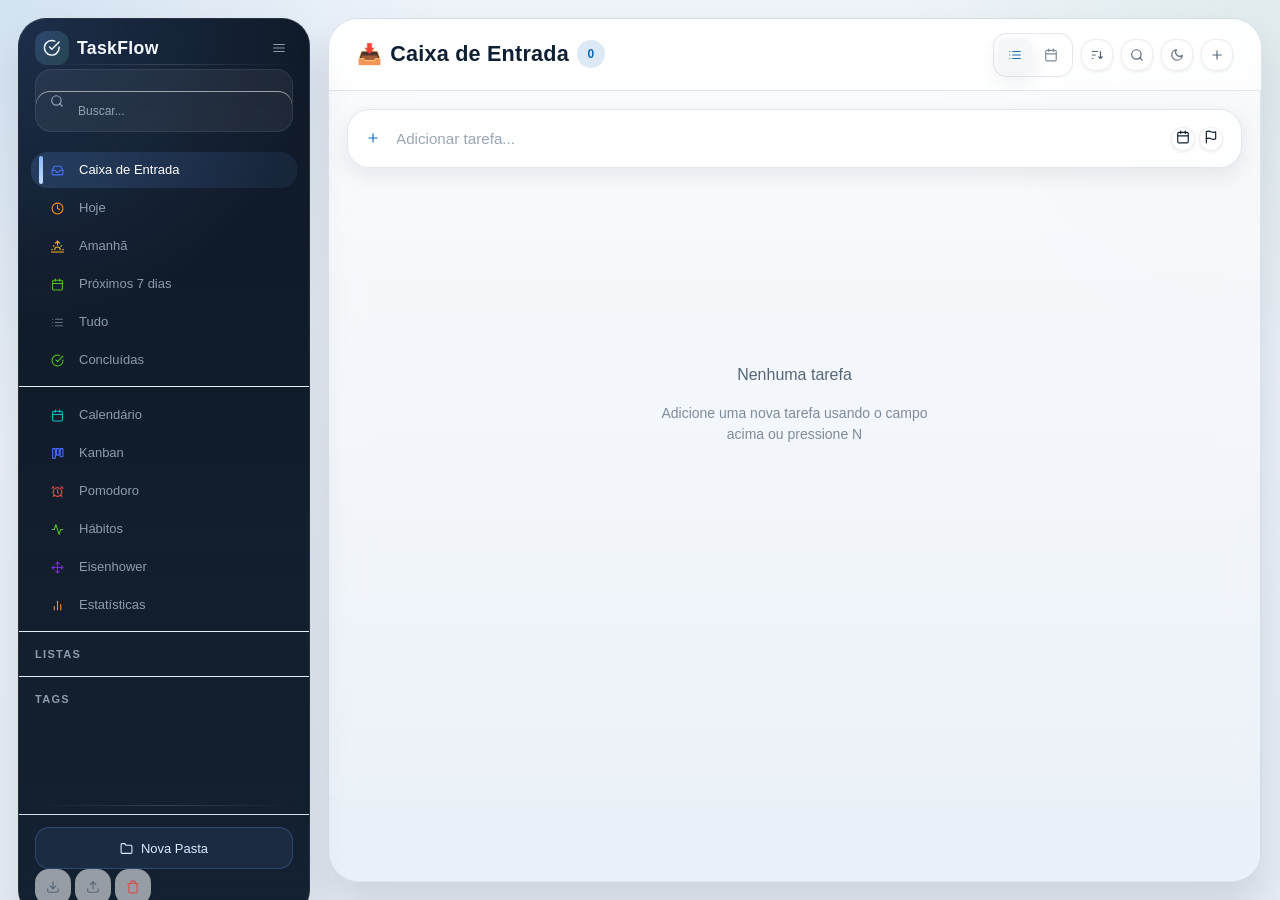
==== commit ede5e4bf: "feat(session4): rich text editor, UX theme, search, floating windows, bulk updates New features: - R" ====
--- a/index.html
+++ b/index.html
@@ -19,6 +19,9 @@
   <link rel="stylesheet" href="css/habits.css" />
   <link rel="stylesheet" href="css/stats.css" />
   <link rel="stylesheet" href="css/eisenhower.css" />
+  <link rel="stylesheet" href="css/search.css" />
+  <link rel="stylesheet" href="css/floating.css" />
+  <link rel="stylesheet" href="css/ux.css" />
 
   <!-- Favicon (inline SVG) -->
   <link rel="icon" href="data:image/svg+xml,<svg xmlns='http://www.w3.org/2000/svg' viewBox='0 0 100 100'><text y='0.9em' font-size='90'>✅</text></svg>" />
@@ -53,7 +56,7 @@
     }
 
     .loading-text {
-      font-family: 'Inter', sans-serif;
+      font-family: var(--font-family);
       font-size: 14px;
       color: var(--text-tertiary);
     }
--- a/css/base.css
+++ b/css/base.css
@@ -1,8 +1,6 @@
 /* ============================================
    CSS RESET & BASE STYLES
    ============================================ */
-
-@import url('https://fonts.googleapis.com/css2?family=Inter:wght@300;400;500;600;700&display=swap');
 
 *, *::before, *::after {
   margin: 0;
--- a/css/layout.css
+++ b/css/layout.css
@@ -71,10 +71,18 @@
 .sidebar-search {
   padding: var(--space-2) var(--space-4);
   flex-shrink: 0;
+  overflow: hidden;
+}
+
+.sidebar-search-wrapper {
+  width: 100%;
+  box-sizing: border-box;
+  position: relative;
 }
 
 .sidebar-search-input {
   width: 100%;
+  box-sizing: border-box;
   height: 32px;
   padding: 0 var(--space-3) 0 var(--space-8);
   border-radius: var(--radius-md);
@@ -87,10 +95,6 @@
 .sidebar-search-input:focus {
   background: var(--bg-input);
   border-color: var(--border-focus);
-}
-
-.sidebar-search-wrapper {
-  position: relative;
 }
 
 .sidebar-search-wrapper svg {
--- a/css/task.css
+++ b/css/task.css
@@ -286,17 +286,315 @@
   line-height: var(--lh-tight);
 }
 
-.detail-desc-input {
-  width: 100%;
+.rich-text-field {
+  display: flex;
+  flex-direction: column;
+  gap: var(--space-3);
+}
+
+.rich-text-field--compact {
+  gap: var(--space-2);
+}
+
+.rich-text-toolbar {
+  display: flex;
+  align-items: center;
+  gap: 4px;
+  flex-wrap: nowrap;
+  overflow-x: auto;
+  scrollbar-width: none;
+  padding: 8px 12px;
+  border-radius: 22px;
+  border: 1px solid var(--border-light);
+  background: var(--bg-primary);
+  box-shadow: 0 16px 36px rgba(15, 23, 42, 0.08);
+}
+
+.rich-text-toolbar::-webkit-scrollbar {
+  display: none;
+}
+
+.rich-text-field--compact .rich-text-toolbar {
+  padding: 8px 10px;
+  border-radius: 18px;
+  gap: 4px;
+}
+
+.rich-text-btn {
+  width: 30px;
+  height: 30px;
+  border: none;
+  border-radius: 10px;
+  background: transparent;
+  color: var(--text-secondary);
+  display: inline-flex;
+  align-items: center;
+  justify-content: center;
+  cursor: pointer;
+  transition: transform var(--transition-fast), background var(--transition-fast), color var(--transition-fast), box-shadow var(--transition-fast);
+}
+
+.rich-text-field--compact .rich-text-btn {
+  width: 28px;
+  height: 28px;
+  border-radius: 9px;
+}
+
+.rich-text-btn:hover {
+  background: var(--bg-hover);
+  color: var(--text-primary);
+}
+
+.rich-text-btn.active {
+  background: var(--primary-alpha);
+  color: var(--primary);
+  box-shadow: inset 0 0 0 1px var(--primary-alpha);
+}
+
+.rich-text-btn--text {
+  font-size: 14px;
+  font-weight: var(--fw-semibold);
+}
+
+.rich-text-btn--italic {
+  font-style: italic;
+}
+
+.rich-text-btn--underline {
+  text-decoration: underline;
+}
+
+.rich-text-btn--strike {
+  text-decoration: line-through;
+}
+
+.rich-text-btn--highlight {
+  color: #c78300;
+}
+
+.rich-text-btn--highlight.active {
+  background: rgba(255, 221, 87, 0.7);
+  color: #7a5600;
+}
+
+.rich-text-btn svg {
+  width: 16px;
+  height: 16px;
+}
+
+.rich-text-separator {
+  width: 1px;
+  align-self: stretch;
+  background: var(--border-light);
+  margin: 0 2px;
+}
+
+.rich-text-more {
+  position: relative;
+}
+
+.rich-text-more-menu {
+  position: absolute;
+  right: 0;
+  top: calc(100% + 8px);
+  min-width: 190px;
+  display: none;
+  flex-direction: column;
+  gap: 2px;
+  padding: 6px;
+  background: var(--bg-primary);
+  border: 1px solid var(--border-light);
+  border-radius: var(--radius-lg);
+  box-shadow: var(--shadow-xl);
+  z-index: 20;
+}
+
+.rich-text-more.open .rich-text-more-menu {
+  display: flex;
+}
+
+.rich-text-more-item {
   border: none;
   background: transparent;
+  color: var(--text-secondary);
+  text-align: left;
+  border-radius: var(--radius-md);
+  padding: 9px 12px;
+  font-size: var(--fs-sm);
+  cursor: pointer;
+  transition: background var(--transition-fast), color var(--transition-fast);
+}
+
+.rich-text-more-item:hover {
+  background: var(--bg-hover);
+  color: var(--text-primary);
+}
+
+.rich-text-surface {
+  border: 1px solid var(--border-light);
+  border-radius: calc(var(--radius-lg) + 2px);
+  background: var(--bg-secondary);
+  padding: var(--space-3) var(--space-4);
+  min-height: 94px;
+  resize: vertical;
+  overflow: auto;
+  transition: border-color var(--transition-fast), box-shadow var(--transition-fast), background var(--transition-fast);
+}
+
+.rich-text-field--compact .rich-text-surface {
+  min-height: 82px;
+}
+
+.rich-text-field:focus-within .rich-text-surface {
+  border-color: var(--border-focus);
+  box-shadow: 0 0 0 4px var(--primary-alpha);
+  background: var(--bg-primary);
+}
+
+.rich-text-editor {
+  min-height: 52px;
+  height: 100%;
+  outline: none;
+  color: var(--text-secondary);
   font-size: var(--fs-md);
+  line-height: 1.65;
+  word-break: break-word;
+}
+
+.rich-text-editor--compact {
+  min-height: 44px;
+  font-size: var(--fs-sm);
+}
+
+.rich-text-field.is-expanded .rich-text-surface {
+  min-height: 240px;
+}
+
+.rich-text-field.is-empty .rich-text-editor::before {
+  content: attr(data-placeholder);
+  color: var(--text-placeholder);
+  pointer-events: none;
+}
+
+.rich-text-content p,
+.rich-text-content h2,
+.rich-text-content blockquote,
+.rich-text-content pre,
+.rich-text-content ul,
+.rich-text-content ol {
+  margin: 0 0 0.85em;
+}
+
+.rich-text-content p:last-child,
+.rich-text-content h2:last-child,
+.rich-text-content blockquote:last-child,
+.rich-text-content pre:last-child,
+.rich-text-content ul:last-child,
+.rich-text-content ol:last-child {
+  margin-bottom: 0;
+}
+
+.rich-text-content h2 {
+  font-size: 1.05rem;
+  font-weight: var(--fw-semibold);
+  color: var(--text-primary);
+  letter-spacing: -0.01em;
+}
+
+.rich-text-content ul,
+.rich-text-content ol {
+  padding-left: 1.3rem;
+}
+
+.rich-text-content ul[data-list-style="check"] {
+  list-style: none;
+  padding-left: 0;
+}
+
+.rich-text-content ul[data-list-style="check"] li {
+  position: relative;
+  padding-left: 1.7rem;
+}
+
+.rich-text-content ul[data-list-style="check"] li::before {
+  content: '';
+  position: absolute;
+  left: 0;
+  top: 0.35em;
+  width: 14px;
+  height: 14px;
+  border-radius: 4px;
+  border: 1.5px solid var(--border-color);
+  background: var(--bg-primary);
+}
+
+.rich-text-content ul[data-list-style="check"] li[data-checked="true"] {
+  color: var(--text-tertiary);
+  text-decoration: line-through;
+}
+
+.rich-text-content ul[data-list-style="check"] li[data-checked="true"]::before {
+  background: var(--primary);
+  border-color: var(--primary);
+  box-shadow: inset 0 0 0 2px var(--bg-primary);
+}
+
+.rich-text-content ul[data-list-style="check"] li[data-checked="true"]::after {
+  content: '';
+  position: absolute;
+  left: 5px;
+  top: 0.58em;
+  width: 5px;
+  height: 9px;
+  border-right: 2px solid var(--bg-primary);
+  border-bottom: 2px solid var(--bg-primary);
+  transform: rotate(40deg);
+}
+
+.rich-text-content blockquote {
+  border-left: 3px solid var(--primary);
+  padding-left: var(--space-3);
   color: var(--text-secondary);
-  outline: none;
-  padding: var(--space-1) 0;
-  min-height: 60px;
-  resize: none;
-  line-height: var(--lh-normal);
+}
+
+.rich-text-content mark {
+  background: rgba(255, 221, 87, 0.72);
+  color: inherit;
+  padding: 0 0.18em;
+  border-radius: 0.28em;
+}
+
+.rich-text-content code {
+  font-family: "Consolas", "SFMono-Regular", monospace;
+  font-size: 0.92em;
+  background: var(--bg-tertiary);
+  color: var(--text-primary);
+  padding: 0.12em 0.38em;
+  border-radius: 0.45em;
+}
+
+.rich-text-content pre {
+  font-family: "Consolas", "SFMono-Regular", monospace;
+  font-size: 0.9em;
+  white-space: pre-wrap;
+  background: #0f172a;
+  color: #e2e8f0;
+  border-radius: var(--radius-lg);
+  padding: var(--space-3);
+  overflow-x: auto;
+}
+
+.rich-text-content pre code {
+  background: transparent;
+  color: inherit;
+  padding: 0;
+}
+
+.rich-text-content a {
+  color: var(--primary);
+  text-decoration: underline;
+  text-decoration-thickness: 1px;
+  text-underline-offset: 2px;
 }
 
 /* ── Subtasks in Detail ── */
--- a/css/kanban.css
+++ b/css/kanban.css
@@ -158,3 +158,14 @@
   color: var(--primary);
   background: var(--primary-alpha);
 }
+
+/* Ghost column (tasks in column that doesn't exist in current list) */
+.kanban-col--ghost {
+  opacity: 0.5;
+  border: 2px dashed var(--border-color);
+  background: var(--bg-secondary);
+}
+
+.kanban-col--ghost .kanban-column-header {
+  border-bottom: 1px dashed var(--border-color);
+}
--- a/css/pomodoro.css
+++ b/css/pomodoro.css
@@ -6,8 +6,9 @@
   display: flex;
   flex-direction: column;
   align-items: center;
-  justify-content: center;
-  height: 100%;
+  justify-content: flex-start;
+  min-height: 100%;
+  overflow-y: auto;
   padding: var(--space-6);
   gap: var(--space-6);
 }
--- a/css/search.css
+++ b/css/search.css
@@ -0,0 +1,243 @@
+/* ============================================
+   GLOBAL SEARCH
+   ============================================ */
+
+#search-overlay {
+  position: fixed;
+  inset: 0;
+  background: rgba(0, 0, 0, 0.5);
+  z-index: 3000;
+  display: flex;
+  align-items: flex-start;
+  justify-content: center;
+  padding-top: 10vh;
+}
+
+.search-modal {
+  background: var(--bg-primary);
+  border-radius: var(--radius-xl);
+  box-shadow: var(--shadow-xl);
+  width: 100%;
+  max-width: 600px;
+  max-height: 70vh;
+  display: flex;
+  flex-direction: column;
+  overflow: hidden;
+  border: 1px solid var(--border-color);
+}
+
+.search-modal-header {
+  display: flex;
+  align-items: center;
+  gap: var(--space-2);
+  padding: var(--space-3) var(--space-4);
+  border-bottom: 1px solid var(--border-light);
+  flex-shrink: 0;
+}
+
+.search-input-wrapper {
+  flex: 1;
+  display: flex;
+  align-items: center;
+  gap: var(--space-2);
+  background: var(--bg-secondary);
+  border: 1px solid var(--border-color);
+  border-radius: var(--radius-lg);
+  padding: var(--space-2) var(--space-3);
+}
+
+.search-input-icon {
+  color: var(--text-tertiary);
+  flex-shrink: 0;
+  display: flex;
+  align-items: center;
+}
+
+.search-input-icon svg {
+  width: 18px;
+  height: 18px;
+}
+
+.search-input {
+  flex: 1;
+  border: none;
+  background: transparent;
+  font-size: var(--fs-md);
+  color: var(--text-primary);
+  outline: none;
+}
+
+.search-input::placeholder {
+  color: var(--text-placeholder);
+}
+
+.search-clear-btn {
+  color: var(--text-tertiary);
+  display: flex;
+  align-items: center;
+  background: none;
+  border: none;
+  cursor: pointer;
+  padding: 2px;
+  border-radius: var(--radius-sm);
+}
+
+.search-clear-btn:hover {
+  color: var(--text-primary);
+  background: var(--bg-hover);
+}
+
+.search-close-btn {
+  color: var(--text-tertiary);
+  display: flex;
+  align-items: center;
+  background: none;
+  border: none;
+  cursor: pointer;
+  padding: 6px;
+  border-radius: var(--radius-sm);
+  flex-shrink: 0;
+}
+
+.search-close-btn:hover {
+  color: var(--text-primary);
+  background: var(--bg-hover);
+}
+
+.search-filters {
+  display: flex;
+  gap: var(--space-1);
+  padding: var(--space-2) var(--space-4);
+  border-bottom: 1px solid var(--border-light);
+  flex-shrink: 0;
+}
+
+.search-filter-tab {
+  padding: var(--space-1) var(--space-3);
+  border-radius: var(--radius-full);
+  font-size: var(--fs-sm);
+  font-weight: var(--fw-medium);
+  color: var(--text-secondary);
+  background: none;
+  border: none;
+  cursor: pointer;
+  transition: all var(--transition-fast);
+}
+
+.search-filter-tab:hover {
+  background: var(--bg-hover);
+  color: var(--text-primary);
+}
+
+.search-filter-tab.active {
+  background: var(--primary-alpha);
+  color: var(--primary);
+}
+
+.search-results {
+  flex: 1;
+  overflow-y: auto;
+  padding: var(--space-2) 0;
+}
+
+.search-result-item {
+  display: flex;
+  flex-direction: column;
+  gap: var(--space-1);
+  padding: var(--space-3) var(--space-4);
+  cursor: pointer;
+  transition: background var(--transition-fast);
+}
+
+.search-result-item:hover {
+  background: var(--bg-hover);
+}
+
+.search-result-title {
+  font-size: var(--fs-base);
+  font-weight: var(--fw-medium);
+  color: var(--text-primary);
+  line-height: var(--lh-tight);
+}
+
+.search-result-title.completed-text {
+  text-decoration: line-through;
+  color: var(--text-tertiary);
+}
+
+.search-result-desc {
+  font-size: var(--fs-sm);
+  color: var(--text-secondary);
+  line-height: var(--lh-normal);
+}
+
+.search-result-meta {
+  display: flex;
+  align-items: center;
+  gap: var(--space-2);
+  flex-wrap: wrap;
+  margin-top: var(--space-1);
+}
+
+.search-result-list {
+  font-size: var(--fs-xs);
+  color: var(--text-tertiary);
+  display: flex;
+  align-items: center;
+}
+
+.search-result-date {
+  font-size: var(--fs-xs);
+  color: var(--text-tertiary);
+  display: flex;
+  align-items: center;
+  gap: 2px;
+}
+
+.search-result-date svg {
+  width: 12px;
+  height: 12px;
+}
+
+.search-result-tag {
+  font-size: var(--fs-xs);
+  padding: 1px 6px;
+  border-radius: var(--radius-full);
+  display: flex;
+  align-items: center;
+}
+
+.search-empty {
+  display: flex;
+  flex-direction: column;
+  align-items: center;
+  justify-content: center;
+  padding: var(--space-8) var(--space-4);
+  gap: var(--space-2);
+  color: var(--text-tertiary);
+}
+
+.search-empty-icon svg {
+  width: 40px;
+  height: 40px;
+  opacity: 0.3;
+}
+
+.search-empty-title {
+  font-size: var(--fs-base);
+  font-weight: var(--fw-medium);
+}
+
+.search-empty-desc {
+  font-size: var(--fs-sm);
+  text-align: center;
+}
+
+.search-footer {
+  padding: var(--space-2) var(--space-4);
+  border-top: 1px solid var(--border-light);
+  font-size: var(--fs-xs);
+  color: var(--text-tertiary);
+  text-align: right;
+  flex-shrink: 0;
+}
--- a/css/floating.css
+++ b/css/floating.css
@@ -0,0 +1,259 @@
+/* ============================================
+   FLOATING WINDOWS
+   ============================================ */
+
+.floating-window {
+  position: fixed;
+  z-index: 2000;
+  background: var(--bg-primary);
+  border: 1px solid var(--border-color);
+  border-radius: var(--radius-lg);
+  box-shadow: var(--shadow-xl);
+  width: 320px;
+  max-height: 480px;
+  display: flex;
+  flex-direction: column;
+  overflow: hidden;
+  transition: opacity 0.1s ease;
+}
+
+.floating-window [data-rich-root] {
+  min-width: 0;
+}
+
+.floating-window .rich-text-toolbar {
+  flex-wrap: nowrap;
+  overflow-x: auto;
+  scrollbar-width: none;
+}
+
+.floating-window .rich-text-toolbar::-webkit-scrollbar {
+  display: none;
+}
+
+.floating-window .rich-text-surface {
+  padding: var(--space-2) var(--space-3);
+}
+
+.floating-window--compact {
+  width: 280px;
+  max-height: 300px;
+}
+
+.floating-window-titlebar {
+  display: flex;
+  align-items: center;
+  justify-content: space-between;
+  padding: var(--space-2) var(--space-3);
+  background: var(--bg-secondary);
+  border-bottom: 1px solid var(--border-light);
+  cursor: move;
+  user-select: none;
+  flex-shrink: 0;
+}
+
+.floating-window-title {
+  font-size: var(--fs-sm);
+  font-weight: var(--fw-semibold);
+  color: var(--text-primary);
+  display: flex;
+  align-items: center;
+  gap: var(--space-1);
+  overflow: hidden;
+  text-overflow: ellipsis;
+  white-space: nowrap;
+  max-width: 200px;
+}
+
+.floating-window-icon svg {
+  width: 14px;
+  height: 14px;
+  color: var(--text-tertiary);
+}
+
+.floating-window-actions {
+  display: flex;
+  gap: var(--space-1);
+  flex-shrink: 0;
+}
+
+.floating-action-btn {
+  width: 22px;
+  height: 22px;
+  border-radius: var(--radius-sm);
+  display: flex;
+  align-items: center;
+  justify-content: center;
+  font-size: 13px;
+  color: var(--text-tertiary);
+  background: none;
+  border: none;
+  cursor: pointer;
+  transition: all var(--transition-fast);
+  line-height: 1;
+}
+
+.floating-action-btn:hover {
+  background: var(--bg-hover);
+  color: var(--text-primary);
+}
+
+.floating-action-btn svg {
+  width: 12px;
+  height: 12px;
+}
+
+.floating-window-body {
+  flex: 1;
+  overflow-y: auto;
+  padding: var(--space-3);
+  display: flex;
+  flex-direction: column;
+  gap: var(--space-2);
+}
+
+.floating-window .rich-text-field {
+  gap: var(--space-2);
+}
+
+.floating-window .rich-text-surface {
+  min-height: 86px;
+}
+
+.floating-task-title {
+  width: 100%;
+  border: none;
+  background: transparent;
+  font-size: var(--fs-base);
+  font-weight: var(--fw-semibold);
+  color: var(--text-primary);
+  outline: none;
+  box-sizing: border-box;
+  padding: 0;
+  line-height: var(--lh-tight);
+}
+
+.floating-task-title:focus {
+  outline: none;
+  border-bottom: 1px solid var(--border-focus);
+}
+
+.floating-task-desc {
+  width: 100%;
+  border: none;
+  background: transparent;
+  font-size: var(--fs-sm);
+  color: var(--text-secondary);
+  outline: none;
+  box-sizing: border-box;
+  padding: 0;
+  resize: none;
+  overflow-y: hidden;
+  min-height: 60px;
+  line-height: var(--lh-normal);
+}
+
+.floating-subtasks {
+  border-top: 1px solid var(--border-light);
+  padding-top: var(--space-2);
+  display: flex;
+  flex-direction: column;
+  gap: var(--space-1);
+}
+
+.floating-subtasks-header {
+  font-size: var(--fs-xs);
+  color: var(--text-tertiary);
+  font-weight: var(--fw-medium);
+  display: flex;
+  align-items: center;
+  gap: 4px;
+  margin-bottom: var(--space-1);
+}
+
+.floating-subtasks-header svg {
+  width: 12px;
+  height: 12px;
+}
+
+.floating-subtask-item {
+  display: flex;
+  align-items: center;
+  gap: var(--space-2);
+  padding: 2px 0;
+  cursor: pointer;
+}
+
+.floating-subtask-item:hover {
+  background: var(--bg-hover);
+  border-radius: var(--radius-sm);
+  padding: 2px 4px;
+  margin: 0 -4px;
+}
+
+.floating-meta {
+  display: flex;
+  align-items: center;
+  gap: var(--space-2);
+  flex-wrap: wrap;
+  border-top: 1px solid var(--border-light);
+  padding-top: var(--space-2);
+}
+
+.floating-opacity-control {
+  display: grid;
+  grid-template-columns: auto 1fr;
+  align-items: center;
+  gap: var(--space-3);
+  width: 100%;
+  font-size: var(--fs-xs);
+  color: var(--text-tertiary);
+}
+
+.floating-opacity-control span {
+  min-width: 72px;
+}
+
+.floating-opacity-control input[type="range"] {
+  width: 100%;
+  min-width: 0;
+  margin: 0;
+  display: block;
+}
+
+.floating-pom-task {
+  width: 100%;
+  padding: var(--space-2) var(--space-3);
+  border-radius: var(--radius-md);
+  background: var(--primary-alpha);
+  color: var(--text-primary);
+  font-size: var(--fs-xs);
+  text-align: center;
+  line-height: 1.45;
+}
+
+.floating-pom-task strong {
+  display: block;
+  margin-top: 2px;
+  font-size: var(--fs-sm);
+  color: var(--primary);
+  word-break: break-word;
+}
+
+.floating-pom-task.is-empty {
+  background: var(--bg-tertiary);
+  color: var(--text-tertiary);
+}
+
+.floating-meta svg {
+  width: 10px;
+  height: 10px;
+  vertical-align: middle;
+}
+
+.floating-window-footer {
+  padding: var(--space-2) var(--space-3);
+  border-top: 1px solid var(--border-light);
+  background: var(--bg-secondary);
+  flex-shrink: 0;
+}
--- a/css/ux.css
+++ b/css/ux.css
@@ -0,0 +1,973 @@
+/* ============================================
+   CORPORATE UX OVERRIDES
+   ============================================ */
+
+:root {
+  --primary: #0f6cbd;
+  --primary-hover: #0a5b9f;
+  --primary-light: #dbeeff;
+  --primary-dark: #084a84;
+  --primary-alpha: rgba(15, 108, 189, 0.14);
+
+  --accent-red: #d64f4f;
+  --accent-orange: #c9771c;
+  --accent-yellow: #c79b18;
+  --accent-green: #2f8f5b;
+  --accent-cyan: #137f88;
+  --accent-blue: #2563eb;
+  --accent-purple: #5b6bd8;
+
+  --priority-high: #d64f4f;
+  --priority-medium: #c9771c;
+  --priority-low: #0f6cbd;
+  --priority-none: #98a5b5;
+
+  --bg-primary: #f5f7fb;
+  --bg-secondary: #ffffff;
+  --bg-tertiary: #eaf0f7;
+  --bg-sidebar: #0f1b2d;
+  --bg-hover: #edf4ff;
+  --bg-active: #dbeeff;
+  --bg-modal-overlay: rgba(9, 18, 33, 0.45);
+  --bg-input: rgba(255, 255, 255, 0.92);
+
+  --text-primary: #102033;
+  --text-secondary: #566678;
+  --text-tertiary: #7d8b9b;
+  --text-placeholder: #99a6b4;
+  --text-inverse: #f7fbff;
+  --text-link: #0f6cbd;
+
+  --border-color: #d7e0ea;
+  --border-light: #e7edf5;
+  --border-focus: #0f6cbd;
+  --danger: #d64f4f;
+
+  --shadow-xs: 0 1px 3px rgba(10, 25, 47, 0.08);
+  --shadow-sm: 0 8px 20px rgba(10, 25, 47, 0.08);
+  --shadow-md: 0 16px 30px rgba(10, 25, 47, 0.1);
+  --shadow-lg: 0 24px 40px rgba(10, 25, 47, 0.12);
+  --shadow-xl: 0 32px 60px rgba(10, 25, 47, 0.18);
+
+  --font-family: "Aptos", "Segoe UI Variable Text", "Segoe UI", Tahoma, sans-serif;
+  --font-display: "Bahnschrift", "Aptos", "Segoe UI Variable Display", "Segoe UI", sans-serif;
+  --font-mono: "Cascadia Mono", Consolas, monospace;
+
+  --radius-sm: 8px;
+  --radius-md: 14px;
+  --radius-lg: 20px;
+  --radius-xl: 28px;
+
+  --sidebar-width: 292px;
+  --detail-width: 420px;
+  --header-height: 72px;
+
+  --shell-border: rgba(154, 170, 189, 0.28);
+  --shell-glass: rgba(255, 255, 255, 0.72);
+  --shell-muted: rgba(235, 241, 248, 0.74);
+  --sidebar-ink: rgba(242, 248, 255, 0.92);
+  --sidebar-muted: rgba(188, 205, 222, 0.72);
+  --sidebar-border: rgba(255, 255, 255, 0.08);
+  --app-backdrop:
+    radial-gradient(circle at top left, rgba(15, 108, 189, 0.12), transparent 28%),
+    radial-gradient(circle at top right, rgba(47, 143, 91, 0.08), transparent 24%),
+    linear-gradient(180deg, #eef3f9 0%, #e7edf5 100%);
+}
+
+[data-theme="dark"] {
+  --primary: #66a3ff;
+  --primary-hover: #8ab7ff;
+  --primary-light: #193150;
+  --primary-dark: #4a89ef;
+  --primary-alpha: rgba(102, 163, 255, 0.2);
+
+  --accent-red: #ff7b7b;
+  --accent-orange: #ffb45c;
+  --accent-yellow: #ffd666;
+  --accent-green: #60c08a;
+  --accent-cyan: #59b9c3;
+  --accent-blue: #7ea9ff;
+  --accent-purple: #95a3ff;
+
+  --priority-high: #ff7b7b;
+  --priority-medium: #ffb45c;
+  --priority-low: #66a3ff;
+  --priority-none: #72839a;
+
+  --bg-primary: #0f1724;
+  --bg-secondary: rgba(15, 24, 36, 0.9);
+  --bg-tertiary: #172334;
+  --bg-sidebar: #081120;
+  --bg-hover: #162335;
+  --bg-active: rgba(102, 163, 255, 0.18);
+  --bg-modal-overlay: rgba(3, 8, 17, 0.68);
+  --bg-input: rgba(17, 26, 39, 0.94);
+
+  --text-primary: #edf4ff;
+  --text-secondary: #b4c0cf;
+  --text-tertiary: #8191a4;
+  --text-placeholder: #607184;
+  --text-inverse: #0f1724;
+  --text-link: #8ab7ff;
+
+  --border-color: #233347;
+  --border-light: #1b293a;
+  --border-focus: #66a3ff;
+  --danger: #ff7b7b;
+
+  --shadow-xs: 0 1px 3px rgba(0, 0, 0, 0.22);
+  --shadow-sm: 0 10px 24px rgba(0, 0, 0, 0.26);
+  --shadow-md: 0 18px 36px rgba(0, 0, 0, 0.32);
+  --shadow-lg: 0 26px 52px rgba(0, 0, 0, 0.38);
+  --shadow-xl: 0 36px 72px rgba(0, 0, 0, 0.45);
+
+  --shell-border: rgba(121, 144, 170, 0.18);
+  --shell-glass: rgba(11, 20, 32, 0.78);
+  --shell-muted: rgba(15, 24, 36, 0.8);
+  --sidebar-ink: rgba(238, 246, 255, 0.94);
+  --sidebar-muted: rgba(138, 161, 188, 0.76);
+  --sidebar-border: rgba(255, 255, 255, 0.05);
+  --app-backdrop:
+    radial-gradient(circle at top left, rgba(102, 163, 255, 0.16), transparent 24%),
+    radial-gradient(circle at top right, rgba(96, 192, 138, 0.08), transparent 22%),
+    linear-gradient(180deg, #09111c 0%, #0c1522 100%);
+}
+
+html {
+  color-scheme: light dark;
+}
+
+body {
+  background: var(--app-backdrop);
+  color: var(--text-primary);
+}
+
+body::before {
+  content: "";
+  position: fixed;
+  inset: 0;
+  pointer-events: none;
+  background-image:
+    linear-gradient(rgba(255, 255, 255, 0.04) 1px, transparent 1px),
+    linear-gradient(90deg, rgba(255, 255, 255, 0.04) 1px, transparent 1px);
+  background-size: 32px 32px;
+  mask-image: linear-gradient(180deg, rgba(0, 0, 0, 0.36), transparent 72%);
+  opacity: 0.28;
+}
+
+button:focus-visible,
+input:focus-visible,
+textarea:focus-visible,
+select:focus-visible,
+.nav-item:focus-visible,
+.task-item:focus-visible {
+  outline: 2px solid var(--border-focus);
+  outline-offset: 2px;
+}
+
+.app {
+  padding: 18px;
+  gap: 18px;
+  background: transparent;
+}
+
+.sidebar,
+.main {
+  border: 1px solid var(--shell-border);
+  box-shadow: var(--shadow-lg);
+  backdrop-filter: blur(18px);
+}
+
+.sidebar {
+  border-radius: 28px;
+  background:
+    radial-gradient(circle at top left, rgba(102, 163, 255, 0.16), transparent 32%),
+    linear-gradient(180deg, rgba(10, 20, 35, 0.98) 0%, rgba(11, 24, 41, 0.96) 100%);
+  color: var(--sidebar-ink);
+  border-color: var(--sidebar-border);
+}
+
+.sidebar-header,
+.sidebar-search,
+.sidebar-section-header,
+.sidebar-footer {
+  position: relative;
+}
+
+.sidebar-header {
+  padding: 12px 16px 2px;
+}
+
+.sidebar-search {
+  padding: 2px 16px 10px;
+}
+
+.sidebar-header::after,
+.sidebar-footer::before {
+  content: "";
+  position: absolute;
+  left: 16px;
+  right: 16px;
+  height: 1px;
+  background: linear-gradient(90deg, transparent, rgba(255, 255, 255, 0.14), transparent);
+}
+
+.sidebar-header::after {
+  bottom: 2px;
+}
+
+.sidebar-footer::before {
+  top: -10px;
+}
+
+.sidebar-logo {
+  font-family: var(--font-display);
+  font-size: 1.1rem;
+  letter-spacing: 0.02em;
+  color: #f4f8ff;
+}
+
+.sidebar-logo .icon {
+  width: 34px;
+  height: 34px;
+  border-radius: 12px;
+  background: linear-gradient(135deg, rgba(102, 163, 255, 0.22), rgba(96, 192, 138, 0.18));
+}
+
+.sidebar-toggle,
+.sidebar-section-btn,
+.header-btn,
+.btn-icon {
+  border: 1px solid transparent;
+}
+
+.sidebar-toggle,
+.sidebar-section-btn {
+  color: var(--sidebar-muted);
+}
+
+.sidebar-toggle:hover,
+.sidebar-section-btn:hover {
+  color: #ffffff;
+  background: rgba(255, 255, 255, 0.08);
+  border-color: rgba(255, 255, 255, 0.08);
+}
+
+.sidebar-search-wrapper {
+  background: rgba(255, 255, 255, 0.06);
+  border: 1px solid rgba(255, 255, 255, 0.08);
+  border-radius: 16px;
+  overflow: hidden;
+}
+
+.sidebar-search-input {
+  height: 40px;
+  line-height: 40px;
+  padding-left: 42px;
+  border: none;
+  background: transparent;
+  color: var(--sidebar-ink);
+}
+
+.sidebar-search-input::placeholder {
+  color: var(--sidebar-muted);
+}
+
+.sidebar-search-wrapper svg {
+  left: 14px;
+  color: var(--sidebar-muted);
+}
+
+.sidebar-search-wrapper:focus-within {
+  background: rgba(255, 255, 255, 0.1);
+  border-color: rgba(102, 163, 255, 0.34);
+  box-shadow: 0 0 0 4px rgba(102, 163, 255, 0.12);
+}
+
+.sidebar-section-title {
+  color: var(--sidebar-muted);
+  letter-spacing: 0.12em;
+}
+
+.nav-item,
+.folder-header {
+  margin: 2px 12px;
+  border-radius: 16px;
+  color: var(--sidebar-muted);
+}
+
+.nav-item:hover,
+.folder-header:hover {
+  background: rgba(255, 255, 255, 0.07);
+  color: #ffffff;
+}
+
+.nav-item.active {
+  background: linear-gradient(90deg, rgba(102, 163, 255, 0.18), rgba(102, 163, 255, 0.08));
+  color: #ffffff;
+}
+
+.nav-item.active::before {
+  left: 8px;
+  width: 4px;
+  border-radius: 999px;
+  background: linear-gradient(180deg, #8ab7ff, #c5ddff);
+}
+
+.nav-item-count,
+.folder-chevron {
+  color: inherit;
+  opacity: 0.72;
+}
+
+.folder-lists .nav-item {
+  margin-left: 22px;
+}
+
+.sidebar-add-btn {
+  justify-content: center;
+  min-height: 42px;
+  border: 1px solid rgba(102, 163, 255, 0.24);
+  background: rgba(102, 163, 255, 0.08);
+  color: #dcecff;
+}
+
+.sidebar-add-btn:hover {
+  background: rgba(102, 163, 255, 0.14);
+}
+
+.main {
+  border-radius: 30px;
+  background: linear-gradient(180deg, var(--shell-glass) 0%, var(--shell-muted) 100%);
+}
+
+.main-header {
+  height: var(--header-height);
+  min-height: var(--header-height);
+  padding: 0 28px;
+  background:
+    linear-gradient(180deg, rgba(255, 255, 255, 0.76), rgba(255, 255, 255, 0.6));
+  border-bottom: 1px solid var(--shell-border);
+  backdrop-filter: blur(16px);
+}
+
+[data-theme="dark"] .main-header {
+  background: linear-gradient(180deg, rgba(9, 17, 28, 0.86), rgba(11, 20, 32, 0.72));
+}
+
+.main-header-title,
+.modal-title,
+.calendar-month-year,
+.chart-title,
+.sidebar-logo {
+  font-family: var(--font-display);
+}
+
+.main-header-title {
+  font-size: 1.35rem;
+  letter-spacing: 0.01em;
+}
+
+.main-header-count {
+  display: inline-flex;
+  align-items: center;
+  justify-content: center;
+  min-width: 28px;
+  height: 28px;
+  padding: 0 10px;
+  border-radius: 999px;
+  background: var(--primary-alpha);
+  color: var(--primary);
+  font-weight: var(--fw-semibold);
+}
+
+.header-btn,
+.btn-icon {
+  background: rgba(255, 255, 255, 0.56);
+  border-color: rgba(148, 163, 184, 0.18);
+  box-shadow: var(--shadow-xs);
+}
+
+[data-theme="dark"] .header-btn,
+[data-theme="dark"] .btn-icon {
+  background: rgba(18, 28, 43, 0.9);
+  border-color: rgba(110, 130, 154, 0.18);
+}
+
+.header-btn:hover,
+.btn-icon:hover {
+  transform: translateY(-1px);
+  box-shadow: var(--shadow-sm);
+}
+
+.view-toggle {
+  padding: 4px;
+  border: 1px solid var(--shell-border);
+  background: rgba(255, 255, 255, 0.52);
+  box-shadow: inset 0 1px 0 rgba(255, 255, 255, 0.4);
+}
+
+[data-theme="dark"] .view-toggle {
+  background: rgba(18, 28, 43, 0.88);
+}
+
+.view-toggle-btn {
+  width: 34px;
+  height: 34px;
+}
+
+.view-toggle-btn.active {
+  box-shadow: var(--shadow-sm);
+}
+
+.main-content {
+  background:
+    linear-gradient(180deg, rgba(255, 255, 255, 0.1), transparent 24%),
+    transparent;
+}
+
+.detail-panel {
+  background: linear-gradient(180deg, rgba(255, 255, 255, 0.52), rgba(255, 255, 255, 0.86));
+  border-left-color: var(--shell-border);
+}
+
+[data-theme="dark"] .detail-panel {
+  background: linear-gradient(180deg, rgba(11, 20, 32, 0.6), rgba(11, 20, 32, 0.94));
+}
+
+.detail-panel-header,
+.detail-panel-footer {
+  background: rgba(255, 255, 255, 0.34);
+  backdrop-filter: blur(12px);
+}
+
+[data-theme="dark"] .detail-panel-header,
+[data-theme="dark"] .detail-panel-footer {
+  background: rgba(11, 20, 32, 0.44);
+}
+
+input,
+textarea,
+select,
+.input,
+.textarea,
+.select {
+  border-color: rgba(148, 163, 184, 0.24);
+  box-shadow: inset 0 1px 0 rgba(255, 255, 255, 0.55);
+}
+
+[data-theme="dark"] input,
+[data-theme="dark"] textarea,
+[data-theme="dark"] select,
+[data-theme="dark"] .input,
+[data-theme="dark"] .textarea,
+[data-theme="dark"] .select {
+  box-shadow: inset 0 1px 0 rgba(255, 255, 255, 0.03);
+}
+
+.btn {
+  min-height: 40px;
+  border: 1px solid transparent;
+}
+
+.btn-primary {
+  background: linear-gradient(135deg, var(--primary), var(--primary-hover));
+  box-shadow: 0 12px 24px rgba(15, 108, 189, 0.2);
+}
+
+.btn-primary:hover {
+  transform: translateY(-1px);
+  box-shadow: 0 16px 28px rgba(15, 108, 189, 0.24);
+}
+
+.btn-secondary {
+  background: rgba(255, 255, 255, 0.66);
+  border-color: rgba(148, 163, 184, 0.2);
+}
+
+[data-theme="dark"] .btn-secondary {
+  background: rgba(18, 28, 43, 0.88);
+}
+
+.modal {
+  max-width: 560px;
+  border: 1px solid var(--shell-border);
+  border-radius: 30px;
+  background: linear-gradient(180deg, rgba(255, 255, 255, 0.96), rgba(247, 250, 255, 0.94));
+}
+
+[data-theme="dark"] .modal {
+  background: linear-gradient(180deg, rgba(10, 18, 29, 0.96), rgba(11, 20, 32, 0.94));
+}
+
+.modal-header,
+.modal-footer {
+  background: rgba(255, 255, 255, 0.46);
+}
+
+[data-theme="dark"] .modal-header,
+[data-theme="dark"] .modal-footer {
+  background: rgba(11, 20, 32, 0.52);
+}
+
+.context-menu,
+.dropdown,
+.date-picker,
+.search-modal,
+.floating-window,
+.kanban-column,
+.stat-card,
+.chart-container,
+.habit-card,
+.eisenhower-quadrant {
+  border: 1px solid var(--shell-border);
+  box-shadow: var(--shadow-md);
+}
+
+.quick-add {
+  margin: 18px 18px 14px;
+  padding: 16px 18px;
+  border: 1px solid var(--shell-border);
+  border-radius: 22px;
+  background: rgba(255, 255, 255, 0.74);
+  backdrop-filter: blur(16px);
+  top: 18px;
+  box-shadow: var(--shadow-sm);
+}
+
+[data-theme="dark"] .quick-add {
+  background: rgba(12, 21, 34, 0.74);
+}
+
+.quick-add-input {
+  font-size: 0.95rem;
+}
+
+.quick-add-actions {
+  opacity: 1;
+}
+
+.task-section-header {
+  top: 104px;
+  padding: 14px 24px 10px;
+  margin-bottom: 4px;
+  background: transparent;
+}
+
+.task-section-title {
+  letter-spacing: 0.1em;
+}
+
+.task-section-body {
+  display: flex;
+  flex-direction: column;
+  gap: 12px;
+  padding: 0 18px 18px;
+}
+
+.task-item {
+  margin: 0;
+  padding: 16px 18px;
+  border: 1px solid var(--shell-border);
+  border-bottom: 1px solid var(--shell-border);
+  border-radius: 20px;
+  background: rgba(255, 255, 255, 0.76);
+  box-shadow: var(--shadow-xs);
+}
+
+[data-theme="dark"] .task-item {
+  background: rgba(15, 24, 36, 0.86);
+}
+
+.task-item:hover {
+  transform: translateY(-1px);
+  box-shadow: var(--shadow-sm);
+}
+
+.task-item.selected {
+  border-color: rgba(15, 108, 189, 0.28);
+  box-shadow: 0 14px 28px rgba(15, 108, 189, 0.12);
+}
+
+.task-item-priority {
+  width: 5px;
+  border-radius: 999px;
+}
+
+.task-item-meta {
+  gap: 6px;
+}
+
+.task-item-due,
+.badge,
+.task-item-list-name,
+.task-item-subtask-count {
+  border: 1px solid rgba(148, 163, 184, 0.14);
+}
+
+.empty-state {
+  min-height: 46vh;
+}
+
+.empty-state-title {
+  font-family: var(--font-display);
+}
+
+#search-overlay {
+  background: rgba(7, 13, 24, 0.52);
+  backdrop-filter: blur(10px);
+  padding: 10vh 18px 18px;
+}
+
+.search-modal {
+  max-width: 760px;
+  border-radius: 30px;
+  background: linear-gradient(180deg, rgba(255, 255, 255, 0.96), rgba(248, 251, 255, 0.94));
+}
+
+[data-theme="dark"] .search-modal {
+  background: linear-gradient(180deg, rgba(10, 18, 29, 0.96), rgba(11, 20, 32, 0.94));
+}
+
+.search-input-wrapper {
+  min-height: 52px;
+  border-radius: 20px;
+  background: rgba(245, 248, 252, 0.9);
+}
+
+[data-theme="dark"] .search-input-wrapper {
+  background: rgba(16, 26, 40, 0.92);
+}
+
+.search-result-item {
+  margin: 0 10px 8px;
+  border: 1px solid transparent;
+  border-radius: 18px;
+}
+
+.search-result-item:hover {
+  background: rgba(15, 108, 189, 0.06);
+  border-color: rgba(15, 108, 189, 0.12);
+}
+
+.calendar-view,
+.habits-view,
+.stats-view,
+.eisenhower-view {
+  padding: 24px;
+}
+
+.calendar-header,
+.habits-header,
+.eisenhower-header {
+  padding: 18px 20px;
+  border: 1px solid var(--shell-border);
+  border-radius: 24px;
+  background: rgba(255, 255, 255, 0.68);
+  box-shadow: var(--shadow-sm);
+}
+
+[data-theme="dark"] .calendar-header,
+[data-theme="dark"] .habits-header,
+[data-theme="dark"] .eisenhower-header {
+  background: rgba(12, 21, 34, 0.74);
+}
+
+.calendar-grid {
+  gap: 10px;
+  border: none;
+  background: transparent;
+}
+
+.calendar-day-name {
+  background: transparent;
+  color: var(--text-secondary);
+  font-size: 0.72rem;
+}
+
+.calendar-day {
+  min-height: 132px;
+  padding: 10px;
+  border: 1px solid var(--shell-border);
+  border-radius: 20px;
+  box-shadow: var(--shadow-xs);
+}
+
+.calendar-day.today {
+  box-shadow: 0 18px 26px rgba(15, 108, 189, 0.1);
+}
+
+.calendar-task {
+  border: 1px solid rgba(148, 163, 184, 0.12);
+}
+
+.kanban-view {
+  padding: 24px !important;
+}
+
+.kanban-view .kanban-header {
+  border: 1px solid var(--shell-border) !important;
+  border-radius: 24px !important;
+  box-shadow: var(--shadow-sm) !important;
+  background: rgba(255, 255, 255, 0.68) !important;
+  backdrop-filter: blur(12px);
+}
+
+[data-theme="dark"] .kanban-view .kanban-header {
+  background: rgba(12, 21, 34, 0.74) !important;
+}
+
+.kanban-column {
+  border-radius: 24px;
+  background: rgba(255, 255, 255, 0.62);
+}
+
+[data-theme="dark"] .kanban-column {
+  background: rgba(12, 21, 34, 0.82);
+}
+
+.kanban-column-body {
+  padding: 6px 12px 12px;
+}
+
+.kanban-card {
+  border-radius: 18px;
+  border-color: rgba(148, 163, 184, 0.16);
+}
+
+.kanban-card:hover {
+  transform: translateY(-1px);
+}
+
+.pomodoro-view {
+  padding: 28px 24px 44px;
+  gap: 22px;
+}
+
+.pomodoro-tabs,
+.pomodoro-stats {
+  border: 1px solid var(--shell-border);
+  background: rgba(255, 255, 255, 0.68);
+  box-shadow: var(--shadow-sm);
+}
+
+[data-theme="dark"] .pomodoro-tabs,
+[data-theme="dark"] .pomodoro-stats {
+  background: rgba(12, 21, 34, 0.78);
+}
+
+.pomodoro-tab.active {
+  background: linear-gradient(135deg, rgba(15, 108, 189, 0.16), rgba(15, 108, 189, 0.08));
+}
+
+.pomodoro-timer {
+  width: 320px;
+  height: 320px;
+}
+
+.pomodoro-timer-circle {
+  border: 1px solid var(--shell-border);
+  box-shadow: var(--shadow-md);
+  background:
+    radial-gradient(circle at center, rgba(15, 108, 189, 0.08), transparent 58%),
+    rgba(255, 255, 255, 0.78);
+}
+
+[data-theme="dark"] .pomodoro-timer-circle {
+  background:
+    radial-gradient(circle at center, rgba(102, 163, 255, 0.14), transparent 58%),
+    rgba(12, 21, 34, 0.84);
+}
+
+.pomodoro-time,
+.stat-card-value {
+  font-family: var(--font-display);
+}
+
+.pomodoro-btn {
+  border: 1px solid transparent;
+}
+
+.pomodoro-btn-secondary {
+  border-color: var(--shell-border);
+}
+
+.habits-grid {
+  gap: 14px;
+}
+
+.habit-card {
+  padding: 18px 20px;
+  border-radius: 24px;
+  background: linear-gradient(180deg, rgba(255, 255, 255, 0.86), rgba(248, 250, 254, 0.74));
+}
+
+[data-theme="dark"] .habit-card {
+  background: linear-gradient(180deg, rgba(12, 21, 34, 0.9), rgba(14, 25, 39, 0.82));
+}
+
+.habit-week {
+  padding: 8px;
+  border-radius: 999px;
+  background: rgba(15, 108, 189, 0.05);
+}
+
+.habit-day {
+  width: 32px;
+  height: 32px;
+  border-radius: 12px;
+}
+
+.habit-check-btn {
+  width: 46px;
+  height: 46px;
+  box-shadow: inset 0 1px 0 rgba(255, 255, 255, 0.45);
+}
+
+.stats-grid {
+  gap: 16px;
+}
+
+.stat-card,
+.chart-container {
+  border-radius: 24px;
+  background: linear-gradient(180deg, rgba(255, 255, 255, 0.84), rgba(249, 251, 255, 0.72));
+}
+
+[data-theme="dark"] .stat-card,
+[data-theme="dark"] .chart-container {
+  background: linear-gradient(180deg, rgba(12, 21, 34, 0.9), rgba(14, 25, 39, 0.82));
+}
+
+.chart-bar {
+  max-width: 44px;
+  border-radius: 14px 14px 6px 6px;
+  background: linear-gradient(180deg, rgba(15, 108, 189, 0.88), rgba(15, 108, 189, 0.62));
+}
+
+.stats-list-item {
+  border: 1px solid transparent;
+}
+
+.stats-list-item:hover {
+  border-color: rgba(15, 108, 189, 0.12);
+}
+
+.eisenhower-grid {
+  gap: 16px;
+}
+
+.eisenhower-quadrant {
+  border-radius: 24px;
+  background: linear-gradient(180deg, rgba(255, 255, 255, 0.86), rgba(249, 251, 255, 0.74));
+}
+
+[data-theme="dark"] .eisenhower-quadrant {
+  background: linear-gradient(180deg, rgba(12, 21, 34, 0.9), rgba(14, 25, 39, 0.82));
+}
+
+.eisenhower-card {
+  border-radius: 16px;
+  border-color: rgba(148, 163, 184, 0.16);
+}
+
+.eisenhower-card:hover {
+  transform: translateY(-1px);
+}
+
+.floating-window {
+  border-radius: 24px;
+  background: linear-gradient(180deg, rgba(255, 255, 255, 0.94), rgba(248, 251, 255, 0.88));
+}
+
+[data-theme="dark"] .floating-window {
+  background: linear-gradient(180deg, rgba(10, 18, 29, 0.94), rgba(11, 20, 32, 0.9));
+}
+
+.floating-window-titlebar,
+.floating-window-footer {
+  background: rgba(255, 255, 255, 0.48);
+}
+
+[data-theme="dark"] .floating-window-titlebar,
+[data-theme="dark"] .floating-window-footer {
+  background: rgba(11, 20, 32, 0.54);
+}
+
+.toast {
+  border-radius: 18px;
+  background: rgba(255, 255, 255, 0.94);
+}
+
+[data-theme="dark"] .toast {
+  background: rgba(10, 18, 29, 0.94);
+}
+
+@media (max-width: 1024px) {
+  .app {
+    padding: 12px;
+    gap: 12px;
+  }
+
+  .main,
+  .sidebar {
+    border-radius: 24px;
+  }
+
+  .detail-panel.open {
+    border-radius: 24px 0 0 24px;
+  }
+}
+
+@media (max-width: 768px) {
+  .app {
+    padding: 0;
+    gap: 0;
+  }
+
+  .main,
+  .sidebar,
+  .detail-panel.open {
+    border-radius: 0;
+    border-left: none;
+    border-right: none;
+  }
+
+  .main-header,
+  .calendar-view,
+  .habits-view,
+  .stats-view,
+  .eisenhower-view {
+    padding-left: 18px;
+    padding-right: 18px;
+  }
+
+  .task-section-body {
+    padding-left: 12px;
+    padding-right: 12px;
+  }
+
+  .quick-add {
+    margin-left: 12px;
+    margin-right: 12px;
+  }
+
+  .pomodoro-timer {
+    width: 280px;
+    height: 280px;
+  }
+
+  .habit-card {
+    flex-wrap: wrap;
+  }
+}
+
+@media (prefers-reduced-motion: reduce) {
+  *,
+  *::before,
+  *::after {
+    animation: none !important;
+    transition-duration: 0.01ms !important;
+    scroll-behavior: auto !important;
+  }
+}
